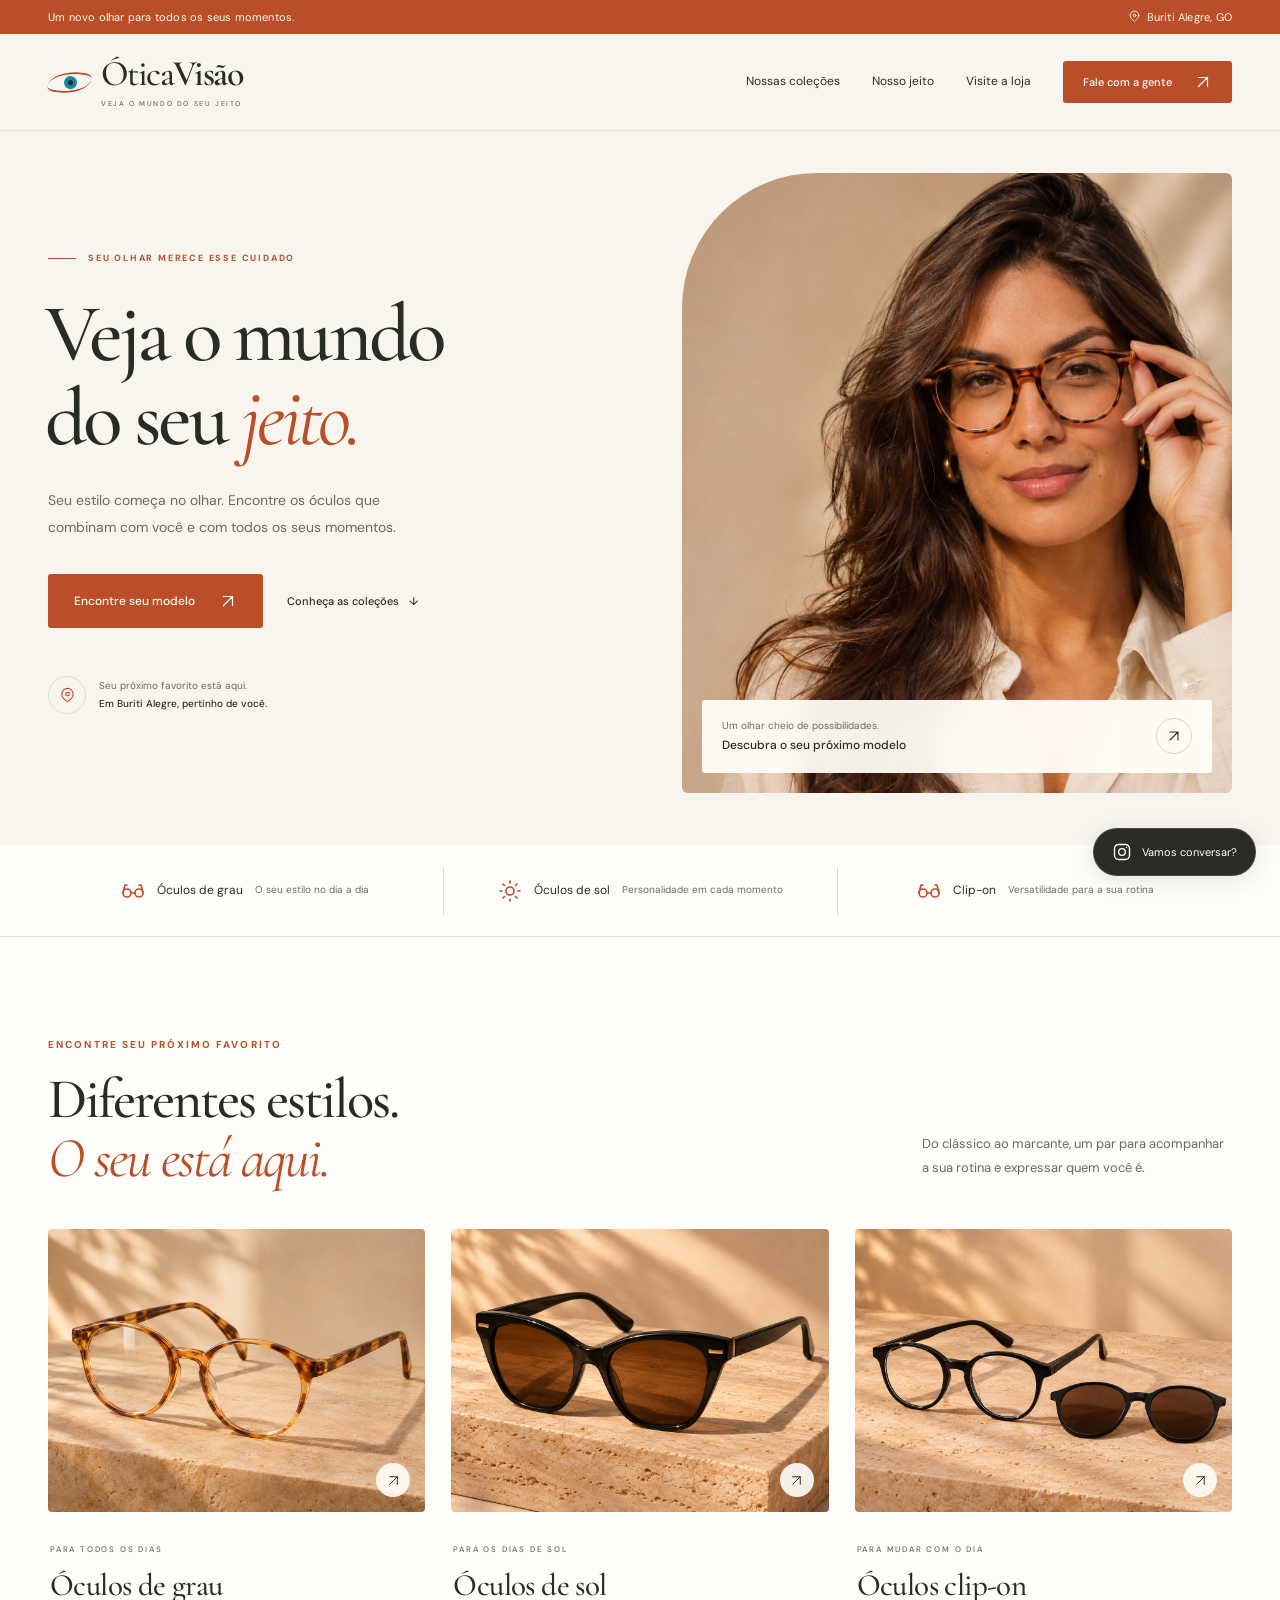
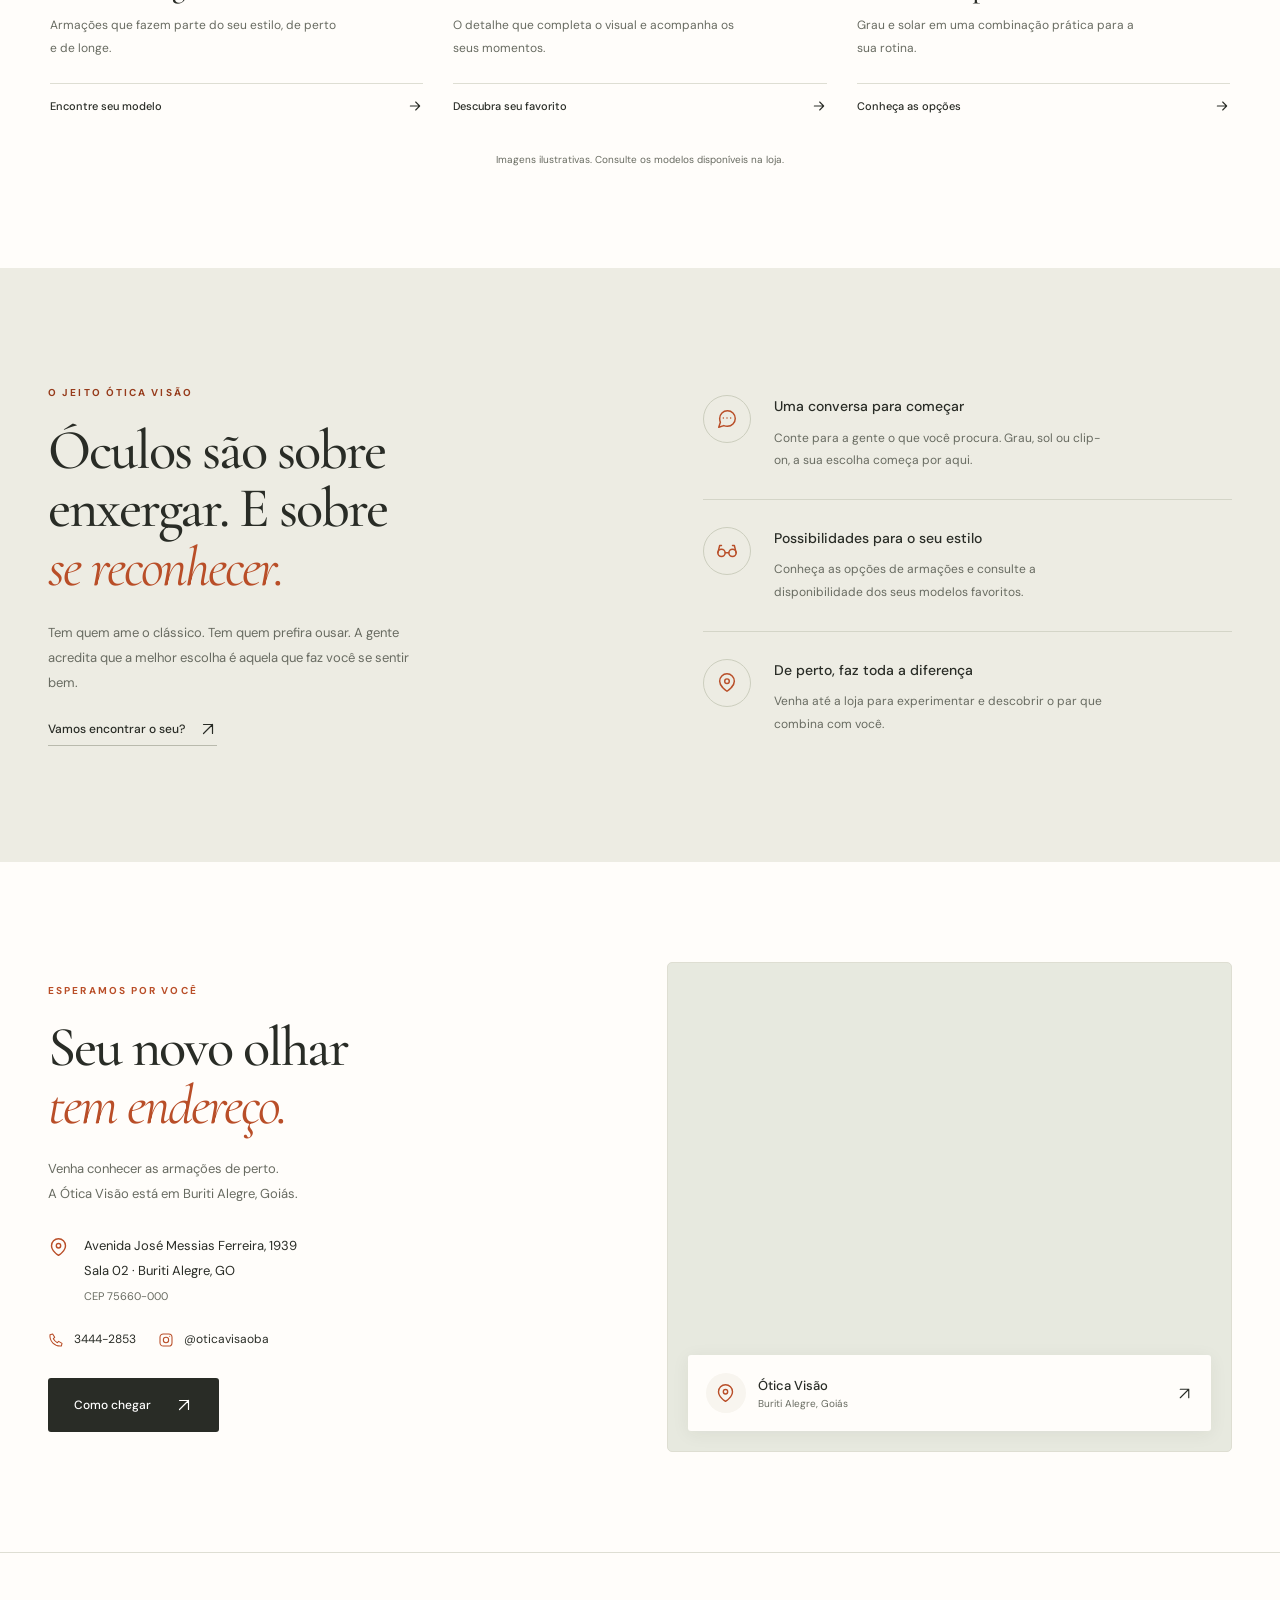
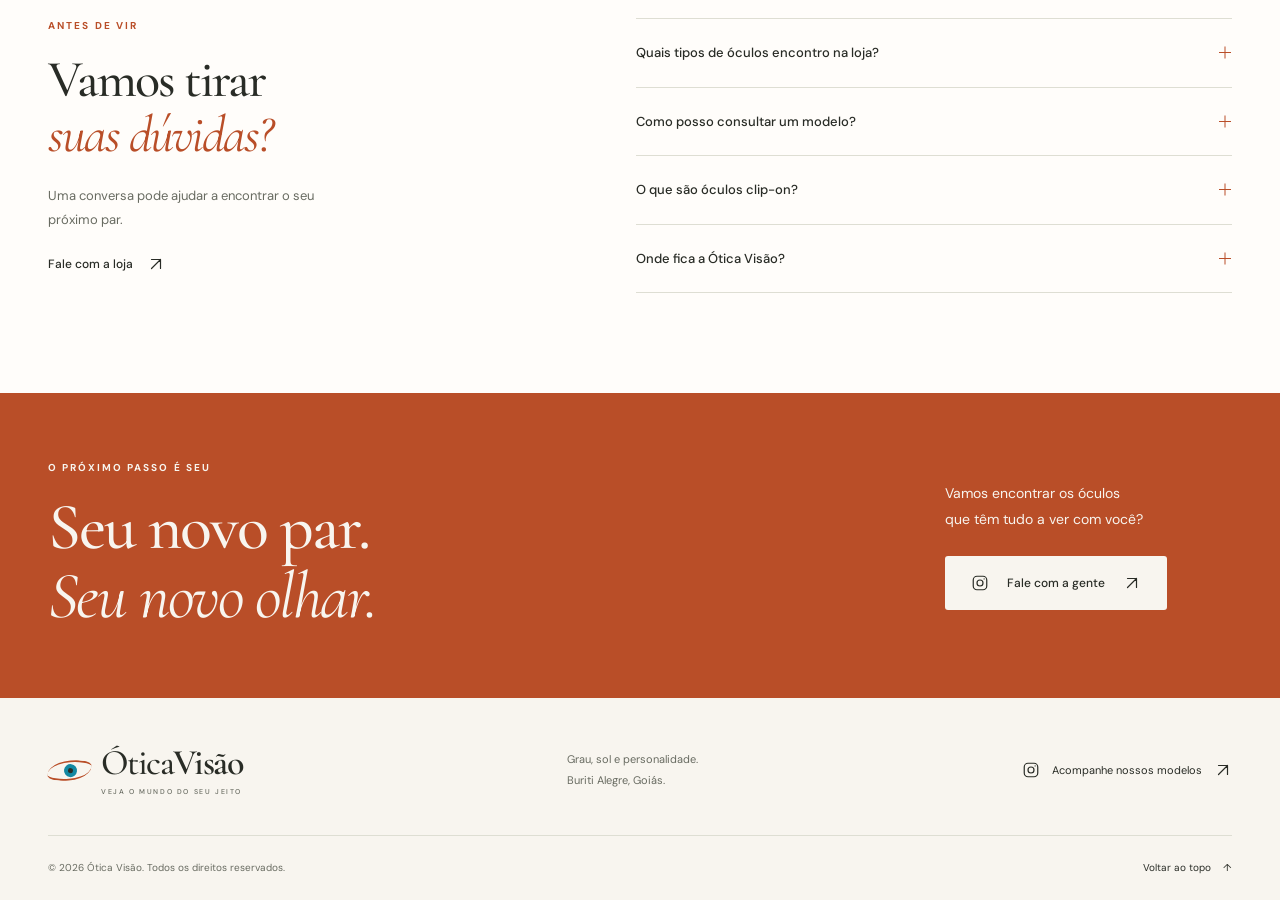
==== index.html @ 354619fa "first commit" ====
<!DOCTYPE html>
<html lang="pt-BR">
  <head>
    <meta charset="UTF-8" />
    <meta name="viewport" content="width=device-width, initial-scale=1.0" />
    <meta name="theme-color" content="#f8f5ef" />
    <title>Ótica Visão | Veja o mundo do seu jeito</title>
    <meta name="description" content="Encontre óculos de grau, solares e clip-on na Ótica Visão em Buriti Alegre, GO. Conheça nossas categorias, fale com a loja e venha escolher seu próximo modelo." />
    <meta property="og:title" content="Ótica Visão | Veja o mundo do seu jeito" />
    <meta property="og:description" content="Óculos de grau, solares e clip-on para expressar o seu estilo. Conheça a Ótica Visão em Buriti Alegre, GO." />
    <meta property="og:type" content="website" />
    <meta property="og:locale" content="pt_BR" />
    <link rel="preconnect" href="https://fonts.googleapis.com" />
    <link rel="preconnect" href="https://fonts.gstatic.com" crossorigin />
    <link href="https://fonts.googleapis.com/css2?family=Cormorant+Garamond:ital,wght@0,400;0,500;0,600;1,400;1,500&family=DM+Sans:wght@400;500;600;700&display=swap" rel="stylesheet" />
    <link rel="preload" as="image" href="assets/hero-vision.jpg" />
    <link rel="stylesheet" href="style.css" />
    <script src="script.js" defer></script>
  </head>
  <body>
    <a class="skip-link" href="#conteudo">Pular para o conteúdo</a>

    <svg class="icon-definitions" xmlns="http://www.w3.org/2000/svg" aria-hidden="true">
      <symbol id="icon-arrow" viewBox="0 0 24 24">
        <path d="M5 12h14m-6-6 6 6-6 6" />
      </symbol>
      <symbol id="icon-arrow-up" viewBox="0 0 24 24">
        <path d="M6 18 18 6M6 6h12v12" />
      </symbol>
      <symbol id="icon-instagram" viewBox="0 0 24 24">
        <rect x="3" y="3" width="18" height="18" rx="5" />
        <circle cx="12" cy="12" r="4" />
        <path d="M17.5 6.5h.01" />
      </symbol>
      <symbol id="icon-pin" viewBox="0 0 24 24">
        <path d="M20 10c0 6-8 11-8 11S4 16 4 10a8 8 0 1 1 16 0Z" />
        <circle cx="12" cy="10" r="2.5" />
      </symbol>
      <symbol id="icon-glasses" viewBox="0 0 24 24">
        <circle cx="6" cy="14" r="4" />
        <circle cx="18" cy="14" r="4" />
        <path d="M10 14h4M2 14l2-8h2m16 8-2-8h-2" />
      </symbol>
      <symbol id="icon-sun" viewBox="0 0 24 24">
        <circle cx="12" cy="12" r="4" />
        <path d="M12 2v2m0 16v2M2 12h2m16 0h2M5 5l1.5 1.5m11 11L19 19M5 19l1.5-1.5m11-11L19 5" />
      </symbol>
      <symbol id="icon-chat" viewBox="0 0 24 24">
        <path d="M21 11.5a8.5 8.5 0 0 1-8.5 8.5 10 10 0 0 1-4-.8L3 21l1.8-5.5a10 10 0 0 1-.8-4A8.5 8.5 0 0 1 12.5 3 8.5 8.5 0 0 1 21 11.5Z" />
        <path d="M8 11h.01M12 11h.01M16 11h.01" />
      </symbol>
      <symbol id="icon-phone" viewBox="0 0 24 24">
        <path d="m7 3 3 5-2 2a15 15 0 0 0 6 6l2-2 5 3-1 4C10 22 2 14 3 4l4-1Z" />
      </symbol>
    </svg>

    <div class="announcement">
      <div class="container announcement-inner">
        <span>Um novo olhar para todos os seus momentos.</span>
        <a href="#visite"><svg class="icon" aria-hidden="true"><use href="#icon-pin" /></svg> Buriti Alegre, GO</a>
      </div>
    </div>

    <header class="site-header">
      <div class="container header-inner">
        <a class="brand" href="#inicio" aria-label="Ótica Visão, início">
          <span class="brand-eye" aria-hidden="true"><span></span></span>
          <span class="brand-wordmark">Ótica<span>Visão</span><small>VEJA O MUNDO DO SEU JEITO</small></span>
        </a>
        <button class="menu-toggle" type="button" aria-controls="main-navigation" aria-expanded="false" aria-label="Abrir ou fechar menu">
          <span></span><span></span>
        </button>
        <nav id="main-navigation" class="main-navigation" aria-label="Navegação principal">
          <a href="#colecoes">Nossas coleções</a>
          <a href="#essencia">Nosso jeito</a>
          <a href="#visite">Visite a loja</a>
          <a class="button button-small" href="https://www.instagram.com/oticavisaoba/" target="_blank" rel="noopener noreferrer">
            Fale com a gente <svg class="icon" aria-hidden="true"><use href="#icon-arrow-up" /></svg>
          </a>
        </nav>
      </div>
    </header>

    <main id="conteudo">
      <section id="inicio" class="hero" aria-labelledby="hero-title">
        <div class="container hero-grid">
          <div class="hero-copy">
            <p class="eyebrow"><span></span> SEU OLHAR MERECE ESSE CUIDADO</p>
            <h1 id="hero-title">Veja o mundo<br />do seu <em>jeito.</em></h1>
            <p class="hero-description">Seu estilo começa no olhar. Encontre os óculos que combinam com você e com todos os seus momentos.</p>
            <div class="hero-actions">
              <a class="button" href="https://www.instagram.com/oticavisaoba/" target="_blank" rel="noopener noreferrer">
                Encontre seu modelo <svg class="icon" aria-hidden="true"><use href="#icon-arrow-up" /></svg>
              </a>
              <a class="text-link" href="#colecoes">Conheça as coleções <span aria-hidden="true">↓</span></a>
            </div>
            <div class="hero-location">
              <span class="location-icon"><svg class="icon" aria-hidden="true"><use href="#icon-pin" /></svg></span>
              <p>Seu próximo favorito está aqui.<br /><strong>Em Buriti Alegre, pertinho de você.</strong></p>
            </div>
          </div>
          <div class="hero-visual">
            <img class="hero-image" src="assets/hero-vision.jpg" width="1122" height="1402" alt="Mulher com armação de grau em tom tartaruga, em uma fotografia de campanha" fetchpriority="high" />
            <a class="hero-photo-link" href="#colecoes">
              <span>Um olhar cheio de possibilidades.<strong>Descubra o seu próximo modelo</strong></span>
              <span class="round-arrow"><svg class="icon" aria-hidden="true"><use href="#icon-arrow-up" /></svg></span>
            </a>
          </div>
        </div>
      </section>

      <div class="category-bar">
        <div class="container category-bar-inner">
          <a href="#grau"><svg class="icon" aria-hidden="true"><use href="#icon-glasses" /></svg><span>Óculos de grau</span><span class="category-bar-detail">O seu estilo no dia a dia</span></a>
          <a href="#sol"><svg class="icon" aria-hidden="true"><use href="#icon-sun" /></svg><span>Óculos de sol</span><span class="category-bar-detail">Personalidade em cada momento</span></a>
          <a href="#clip-on"><svg class="icon" aria-hidden="true"><use href="#icon-glasses" /></svg><span>Clip-on</span><span class="category-bar-detail">Versatilidade para a sua rotina</span></a>
        </div>
      </div>

      <section id="colecoes" class="collections section-spacing" aria-labelledby="collections-title">
        <div class="container">
          <div class="section-heading">
            <div>
              <p class="eyebrow">ENCONTRE SEU PRÓXIMO FAVORITO</p>
              <h2 id="collections-title">Diferentes estilos.<br /><em>O seu está aqui.</em></h2>
            </div>
            <p>Do clássico ao marcante, um par para acompanhar a sua rotina e expressar quem você é.</p>
          </div>
          <div class="collection-grid">
            <article id="grau" class="collection-card">
              <a href="https://www.instagram.com/oticavisaoba/" target="_blank" rel="noopener noreferrer" aria-label="Consultar modelos de óculos de grau no Instagram">
                <div class="collection-image"><img src="assets/oculos-grau.jpg" width="1200" height="900" alt="Óculos de grau com armação arredondada em acetato mel sobre superfície bege" loading="lazy" /><span class="collection-arrow"><svg class="icon" aria-hidden="true"><use href="#icon-arrow-up" /></svg></span></div>
                <div class="collection-info"><span class="collection-kicker">PARA TODOS OS DIAS</span><h3>Óculos de grau</h3><p>Armações que fazem parte do seu estilo, de perto e de longe.</p><span class="collection-cta">Encontre seu modelo <svg class="icon" aria-hidden="true"><use href="#icon-arrow" /></svg></span></div>
              </a>
            </article>
            <article id="sol" class="collection-card">
              <a href="https://www.instagram.com/oticavisaoba/" target="_blank" rel="noopener noreferrer" aria-label="Consultar modelos de óculos de sol no Instagram">
                <div class="collection-image"><img src="assets/oculos-sol.jpg" width="1200" height="900" alt="Óculos de sol pretos com lentes marrons sobre uma base de pedra clara" loading="lazy" /><span class="collection-arrow"><svg class="icon" aria-hidden="true"><use href="#icon-arrow-up" /></svg></span></div>
                <div class="collection-info"><span class="collection-kicker">PARA OS DIAS DE SOL</span><h3>Óculos de sol</h3><p>O detalhe que completa o visual e acompanha os seus momentos.</p><span class="collection-cta">Descubra seu favorito <svg class="icon" aria-hidden="true"><use href="#icon-arrow" /></svg></span></div>
              </a>
            </article>
            <article id="clip-on" class="collection-card">
              <a href="https://www.instagram.com/oticavisaoba/" target="_blank" rel="noopener noreferrer" aria-label="Consultar modelos de óculos clip-on no Instagram">
                <div class="collection-image"><img src="assets/oculos-clip-on.jpg" width="1200" height="900" alt="Armação de grau preta com acessório solar clip-on ao lado sobre uma base bege" loading="lazy" /><span class="collection-arrow"><svg class="icon" aria-hidden="true"><use href="#icon-arrow-up" /></svg></span></div>
                <div class="collection-info"><span class="collection-kicker">PARA MUDAR COM O DIA</span><h3>Óculos clip-on</h3><p>Grau e solar em uma combinação prática para a sua rotina.</p><span class="collection-cta">Conheça as opções <svg class="icon" aria-hidden="true"><use href="#icon-arrow" /></svg></span></div>
              </a>
            </article>
          </div>
          <p class="image-note">Imagens ilustrativas. Consulte os modelos disponíveis na loja.</p>
        </div>
      </section>

      <section id="essencia" class="essence section-spacing" aria-labelledby="essence-title">
        <div class="container essence-grid">
          <div class="essence-copy">
            <p class="eyebrow">O JEITO ÓTICA VISÃO</p>
            <h2 id="essence-title">Óculos são sobre<br />enxergar. E sobre<br /><em>se reconhecer.</em></h2>
            <p>Tem quem ame o clássico. Tem quem prefira ousar. A gente acredita que a melhor escolha é aquela que faz você se sentir bem.</p>
            <a class="text-link" href="https://www.instagram.com/oticavisaoba/" target="_blank" rel="noopener noreferrer">Vamos encontrar o seu? <svg class="icon" aria-hidden="true"><use href="#icon-arrow-up" /></svg></a>
          </div>
          <div class="journey-list">
            <div class="journey-item"><span class="journey-icon"><svg class="icon" aria-hidden="true"><use href="#icon-chat" /></svg></span><div><h3>Uma conversa para começar</h3><p>Conte para a gente o que você procura. Grau, sol ou clip-on, a sua escolha começa por aqui.</p></div></div>
            <div class="journey-item"><span class="journey-icon"><svg class="icon" aria-hidden="true"><use href="#icon-glasses" /></svg></span><div><h3>Possibilidades para o seu estilo</h3><p>Conheça as opções de armações e consulte a disponibilidade dos seus modelos favoritos.</p></div></div>
            <div class="journey-item"><span class="journey-icon"><svg class="icon" aria-hidden="true"><use href="#icon-pin" /></svg></span><div><h3>De perto, faz toda a diferença</h3><p>Venha até a loja para experimentar e descobrir o par que combina com você.</p></div></div>
          </div>
        </div>
      </section>

      <section id="visite" class="visit section-spacing" aria-labelledby="visit-title">
        <div class="container visit-grid">
          <div class="visit-copy">
            <p class="eyebrow">ESPERAMOS POR VOCÊ</p>
            <h2 id="visit-title">Seu novo olhar<br /><em>tem endereço.</em></h2>
            <p>Venha conhecer as armações de perto.<br />A Ótica Visão está em Buriti Alegre, Goiás.</p>
            <address>
              <svg class="icon" aria-hidden="true"><use href="#icon-pin" /></svg>
              <span>Avenida José Messias Ferreira, 1939<br />Sala 02 · Buriti Alegre, GO<br /><span class="postal-code">CEP 75660-000</span></span>
            </address>
            <div class="visit-contacts">
              <p><svg class="icon" aria-hidden="true"><use href="#icon-phone" /></svg><span>3444-2853</span></p>
              <a href="https://www.instagram.com/oticavisaoba/" target="_blank" rel="noopener noreferrer"><svg class="icon" aria-hidden="true"><use href="#icon-instagram" /></svg><span>@oticavisaoba</span></a>
            </div>
            <a class="button button-dark" href="https://www.google.com/maps/dir/?api=1&destination=Avenida%20Jos%C3%A9%20Messias%20Ferreira%2C%201939%2C%20Buriti%20Alegre%2C%20GO" target="_blank" rel="noopener noreferrer">Como chegar <svg class="icon" aria-hidden="true"><use href="#icon-arrow-up" /></svg></a>
          </div>
          <div class="visit-map">
            <iframe title="Mapa do endereço da Ótica Visão em Buriti Alegre" src="https://maps.google.com/maps?q=Avenida%20Jos%C3%A9%20Messias%20Ferreira%2C%201939%2C%20Buriti%20Alegre%2C%20GO&amp;z=16&amp;output=embed" width="600" height="540" loading="lazy" referrerpolicy="no-referrer-when-downgrade" allowfullscreen></iframe>
            <a class="map-address" href="https://www.google.com/maps/search/?api=1&query=Avenida%20Jos%C3%A9%20Messias%20Ferreira%2C%201939%2C%20Buriti%20Alegre%2C%20GO" target="_blank" rel="noopener noreferrer"><span class="map-pin"><svg class="icon" aria-hidden="true"><use href="#icon-pin" /></svg></span><span><strong>Ótica Visão</strong>Buriti Alegre, Goiás</span><svg class="icon" aria-hidden="true"><use href="#icon-arrow-up" /></svg></a>
          </div>
        </div>
      </section>

      <section class="faq section-spacing" aria-labelledby="faq-title">
        <div class="container faq-grid">
          <div><p class="eyebrow">ANTES DE VIR</p><h2 id="faq-title">Vamos tirar<br /><em>suas dúvidas?</em></h2><p>Uma conversa pode ajudar a encontrar o seu próximo par.</p><a class="text-link" href="https://www.instagram.com/oticavisaoba/" target="_blank" rel="noopener noreferrer">Fale com a loja <svg class="icon" aria-hidden="true"><use href="#icon-arrow-up" /></svg></a></div>
          <div class="faq-list">
            <details class="faq-item"><summary>Quais tipos de óculos encontro na loja?<span class="faq-plus" aria-hidden="true"></span></summary><p>Você encontra opções de óculos de grau, óculos de sol e modelos clip-on. Fale com a gente pelo Instagram para consultar as armações disponíveis.</p></details>
            <details class="faq-item"><summary>Como posso consultar um modelo?<span class="faq-plus" aria-hidden="true"></span></summary><p>Acesse nosso Instagram, @oticavisaoba, e envie uma mensagem com o estilo que você procura. Por lá, você pode consultar os modelos, os valores e a disponibilidade.</p></details>
            <details class="faq-item"><summary>O que são óculos clip-on?<span class="faq-plus" aria-hidden="true"></span></summary><p>São armações de grau com um acessório de lentes solares que se encaixa na frente. Assim, você pode alternar entre as duas opções na mesma armação.</p></details>
            <details class="faq-item"><summary>Onde fica a Ótica Visão?<span class="faq-plus" aria-hidden="true"></span></summary><p>Estamos na Avenida José Messias Ferreira, 1939, Sala 02, em Buriti Alegre, Goiás. Use o botão “Como chegar” para abrir a rota e confirme o horário de atendimento com a loja antes da visita.</p></details>
          </div>
        </div>
      </section>

      <section class="final-cta" aria-labelledby="final-title">
        <div class="container final-cta-inner"><div><p class="eyebrow">O PRÓXIMO PASSO É SEU</p><h2 id="final-title">Seu novo par.<br /><em>Seu novo olhar.</em></h2></div><div class="final-cta-action"><p>Vamos encontrar os óculos<br />que têm tudo a ver com você?</p><a class="button button-light" href="https://www.instagram.com/oticavisaoba/" target="_blank" rel="noopener noreferrer"><svg class="icon" aria-hidden="true"><use href="#icon-instagram" /></svg> Fale com a gente <svg class="icon" aria-hidden="true"><use href="#icon-arrow-up" /></svg></a></div></div>
      </section>
    </main>

    <footer class="site-footer">
      <div class="container footer-main">
        <a class="brand" href="#inicio" aria-label="Ótica Visão, voltar ao início"><span class="brand-eye" aria-hidden="true"><span></span></span><span class="brand-wordmark">Ótica<span>Visão</span><small>VEJA O MUNDO DO SEU JEITO</small></span></a>
        <p>Grau, sol e personalidade.<br />Buriti Alegre, Goiás.</p>
        <a class="footer-instagram" href="https://www.instagram.com/oticavisaoba/" target="_blank" rel="noopener noreferrer"><svg class="icon" aria-hidden="true"><use href="#icon-instagram" /></svg> Acompanhe nossos modelos <svg class="icon" aria-hidden="true"><use href="#icon-arrow-up" /></svg></a>
      </div>
      <div class="container footer-bottom"><p>© <span id="current-year">2026</span> Ótica Visão. Todos os direitos reservados.</p><a href="#inicio">Voltar ao topo <span aria-hidden="true">↑</span></a></div>
    </footer>

    <a class="floating-contact" href="https://www.instagram.com/oticavisaoba/" target="_blank" rel="noopener noreferrer" aria-label="Falar com a Ótica Visão pelo Instagram"><svg class="icon" aria-hidden="true"><use href="#icon-instagram" /></svg><span>Vamos conversar?</span></a>
  </body>
</html>
---- style.css ----
:root {
  --cream: #f8f5ef;
  --paper: #fffdfa;
  --ink: #292c26;
  --muted: #686b61;
  --orange: #b94e28;
  --orange-dark: #963b1b;
  --line: #deded3;
  --serif: "Cormorant Garamond", Georgia, serif;
  --sans: "DM Sans", Arial, sans-serif;
}

* {
  box-sizing: border-box;
}

html {
  scroll-behavior: smooth;
  scroll-padding-top: 115px;
}

body {
  margin: 0;
  background: var(--paper);
  color: var(--ink);
  font-family: var(--sans);
  font-size: 15px;
  line-height: 1.65;
  -webkit-font-smoothing: antialiased;
}

a {
  color: inherit;
  text-decoration: none;
}

button {
  font: inherit;
}

img {
  display: block;
  width: 100%;
  height: auto;
}

svg {
  flex-shrink: 0;
}

button, a {
  -webkit-tap-highlight-color: transparent;
}

button, summary {
  cursor: pointer;
}

button, iframe {
  border: 0;
}

h1, h2, h3, p {
  margin: 0;
}

h1, h2 {
  font-family: var(--serif);
  font-weight: 500;
  letter-spacing: -2px;
  line-height: 1.04;
}

h1 em, h2 em {
  color: var(--orange);
  font-weight: 400;
}

h2 {
  font-size: clamp(44px, 4.4vw, 60px);
}

p {
  color: var(--muted);
}

::selection {
  background: #f1d2bd;
  color: var(--ink);
}

:focus-visible {
  outline: 3px solid var(--orange);
  outline-offset: 5px;
}

[hidden] {
  display: none !important;
}

.container {
  width: min(1240px, calc(100% - 96px));
  margin-inline: auto;
}

.section-spacing {
  padding-block: 100px;
}

.icon-definitions {
  position: absolute;
  width: 0;
  height: 0;
  overflow: hidden;
}

.icon {
  width: 21px;
  height: 21px;
  fill: none;
  stroke: currentColor;
  stroke-width: 1.6;
  stroke-linecap: round;
  stroke-linejoin: round;
}

.eyebrow {
  color: var(--orange);
  font-size: 10px;
  font-weight: 700;
  line-height: 1.5;
  letter-spacing: 2.1px;
}

.skip-link {
  position: fixed;
  z-index: 100;
  top: 12px;
  left: 12px;
  padding: 12px 20px;
  background: var(--paper);
  transform: translateY(-150%);
}

.skip-link:focus {
  transform: translateY(0);
}

.announcement {
  background: var(--orange);
  color: #fff9f1;
  font-size: 11px;
  letter-spacing: .2px;
}

.announcement-inner {
  min-height: 34px;
  display: flex;
  align-items: center;
  justify-content: space-between;
  gap: 16px;
}

.announcement a {
  display: flex;
  align-items: center;
  gap: 6px;
}

.announcement .icon {
  width: 13px;
  height: 13px;
}

.announcement a:focus-visible {
  outline-color: var(--cream);
}

.site-header {
  position: sticky;
  top: 0;
  z-index: 30;
  background: var(--cream);
  border-bottom: 1px solid #e6e3da;
}

.header-inner {
  height: 96px;
  display: flex;
  align-items: center;
  justify-content: space-between;
  gap: 24px;
}

.brand {
  display: inline-flex;
  align-items: center;
  gap: 10px;
  flex-shrink: 0;
}

.brand-wordmark {
  position: relative;
  font-family: var(--serif);
  font-size: 36px;
  font-weight: 500;
  line-height: .95;
  letter-spacing: -1.6px;
}

.brand-wordmark > span {
  font-weight: 600;
}

.brand-wordmark small {
  display: block;
  margin-top: 8px;
  color: var(--muted);
  font-family: var(--sans);
  font-size: 7px;
  font-weight: 500;
  line-height: 1;
  letter-spacing: 1.6px;
}

.brand-eye {
  position: relative;
  display: block;
  width: 43px;
  height: 23px;
  border-top: 2px solid var(--orange);
  border-bottom: 2px solid var(--orange);
  border-radius: 80% 20% 80% 20%;
  transform: rotate(7deg);
}

.brand-eye > span {
  position: absolute;
  width: 13px;
  height: 13px;
  top: 3px;
  left: 16px;
  border: 4px solid #1488a2;
  border-radius: 50%;
  background: var(--ink);
}

.main-navigation {
  display: flex;
  align-items: center;
  gap: 32px;
  font-size: 12px;
}

.main-navigation > a:not(.button) {
  position: relative;
  padding-block: 12px;
}

.main-navigation > a:not(.button)::after {
  position: absolute;
  bottom: 6px;
  left: 0;
  width: 0;
  height: 1px;
  background: var(--orange);
  content: "";
  transition: width .2s;
}

.main-navigation > a:not(.button):hover::after {
  width: 100%;
}

.button {
  min-height: 54px;
  display: inline-flex;
  justify-content: center;
  align-items: center;
  gap: 24px;
  padding: 15px 25px;
  border: 1px solid transparent;
  border-radius: 3px;
  background: var(--orange);
  color: white;
  font-size: 12px;
  font-weight: 500;
  line-height: 1.5;
  transition: background .2s, transform .2s;
}

.button:hover {
  background: var(--orange-dark);
  transform: translateY(-2px);
}

.button .icon {
  width: 18px;
  height: 18px;
}

.button-small {
  min-height: 42px;
  padding: 10px 19px;
  gap: 22px;
  font-size: 11px;
}

.button-dark {
  background: var(--ink);
}

.button-dark:hover {
  background: #414638;
}

.button-light {
  background: var(--cream);
  color: var(--ink);
}

.button-light:hover {
  background: #ebe5d9;
}

.menu-toggle {
  display: none;
}

.text-link {
  display: inline-flex;
  align-items: center;
  gap: 14px;
  color: var(--ink);
  font-size: 12px;
  font-weight: 500;
  line-height: 1.5;
}

.text-link:hover {
  color: var(--orange);
}

.text-link .icon {
  width: 18px;
  height: 18px;
}

.hero {
  padding-block: 42px 52px;
  background: var(--cream);
}

.hero-grid {
  display: grid;
  grid-template-columns: 1.05fr 1fr;
  gap: 56px;
  align-items: center;
}

.hero-copy {
  padding-block: 20px;
}

.hero .eyebrow {
  display: flex;
  align-items: center;
  gap: 12px;
  margin-bottom: 28px;
  font-size: 9px;
  letter-spacing: 1.8px;
}

.hero .eyebrow > span {
  width: 28px;
  height: 1px;
  background: var(--orange);
}

.hero h1 {
  margin-left: -3px;
  font-size: clamp(64px, 6.4vw, 91px);
  letter-spacing: -3.7px;
  line-height: 1.02;
}

.hero-description {
  max-width: 380px;
  margin-top: 27px;
  font-size: 14px;
  line-height: 1.9;
}

.hero-actions {
  display: flex;
  flex-wrap: wrap;
  align-items: center;
  gap: 24px;
  margin-top: 34px;
}

.hero-actions .text-link {
  gap: 10px;
  font-size: 11px;
}

.hero-location {
  display: flex;
  align-items: center;
  gap: 13px;
  margin-top: 48px;
}

.location-icon {
  display: flex;
  align-items: center;
  justify-content: center;
  width: 38px;
  height: 38px;
  border: 1px solid var(--line);
  border-radius: 50%;
  color: var(--orange);
}

.location-icon .icon {
  width: 17px;
  height: 17px;
}

.hero-location p {
  font-size: 10px;
  line-height: 1.85;
}

.hero-location strong {
  color: var(--ink);
  font-weight: 500;
}

.hero-visual {
  position: relative;
  align-self: stretch;
  min-width: 0;
  max-height: 620px;
}

.hero-image {
  width: 100%;
  height: 100%;
  min-height: 500px;
  max-height: 620px;
  object-fit: cover;
  object-position: center 44%;
  border-radius: 135px 6px 6px 6px;
}

.hero-photo-link {
  position: absolute;
  right: 20px;
  bottom: 20px;
  left: 20px;
  display: flex;
  align-items: center;
  justify-content: space-between;
  gap: 16px;
  padding: 18px 20px;
  background: rgba(255, 253, 247, .94);
  border-radius: 3px;
  backdrop-filter: blur(10px);
}

.hero-photo-link > span:first-child {
  color: var(--muted);
  font-size: 10px;
  line-height: 1.6;
}

.hero-photo-link strong {
  display: block;
  margin-top: 2px;
  color: var(--ink);
  font-size: 12px;
  font-weight: 500;
}

.round-arrow {
  display: inline-flex;
  align-items: center;
  justify-content: center;
  width: 36px;
  height: 36px;
  border: 1px solid #d3d3c7;
  border-radius: 50%;
}

.hero-photo-link:hover .round-arrow {
  background: var(--orange);
  border-color: var(--orange);
  color: white;
}

.round-arrow .icon {
  width: 16px;
  height: 16px;
}

.category-bar {
  background: var(--paper);
  border-bottom: 1px solid var(--line);
}

.category-bar-inner {
  min-height: 91px;
  display: grid;
  grid-template-columns: repeat(3, 1fr);
  align-items: center;
}

.category-bar a {
  display: flex;
  align-items: center;
  gap: 12px;
  justify-content: center;
  padding: 12px 8px;
  font-size: 12px;
}

.category-bar a + a {
  border-left: 1px solid var(--line);
}

.category-bar .icon {
  width: 24px;
  height: 24px;
  color: var(--orange);
}

.category-bar-detail {
  color: var(--muted);
  font-size: 10px;
}

.category-bar a:hover {
  color: var(--orange);
}

.section-heading {
  display: flex;
  align-items: flex-end;
  justify-content: space-between;
  gap: 48px;
  margin-bottom: 42px;
}

.section-heading .eyebrow {
  margin-bottom: 18px;
}

.section-heading > p {
  max-width: 310px;
  margin-bottom: 6px;
  font-size: 13px;
  line-height: 1.9;
}

.collection-grid {
  display: grid;
  grid-template-columns: repeat(3, 1fr);
  gap: 26px;
}

.collection-card {
  min-width: 0;
  scroll-margin-top: 130px;
}

.collection-card > a {
  display: block;
}

.collection-image {
  position: relative;
  overflow: hidden;
  background: #e8dfd0;
  border-radius: 4px;
}

.collection-image img {
  aspect-ratio: 4 / 3;
  object-fit: cover;
  transition: transform .45s;
}

.collection-card:hover .collection-image img {
  transform: scale(1.035);
}

.collection-arrow {
  position: absolute;
  right: 15px;
  bottom: 15px;
  width: 34px;
  height: 34px;
  display: flex;
  align-items: center;
  justify-content: center;
  background: rgba(255, 253, 247, .91);
  border-radius: 50%;
}

.collection-arrow .icon {
  width: 15px;
  height: 15px;
}

.collection-info {
  padding: 23px 2px 0;
}

.collection-kicker {
  color: var(--muted);
  font-size: 8px;
  font-weight: 500;
  letter-spacing: 1.8px;
}

.collection-info h3 {
  margin-top: 5px;
  font-family: var(--serif);
  font-size: 31px;
  font-weight: 500;
  line-height: 1.3;
  letter-spacing: -.6px;
}

.collection-info p {
  max-width: 290px;
  margin-top: 9px;
  font-size: 12px;
  line-height: 1.9;
}

.collection-cta {
  display: flex;
  align-items: center;
  justify-content: space-between;
  gap: 12px;
  margin-top: 23px;
  padding-block: 13px;
  border-top: 1px solid var(--line);
  font-size: 11px;
  font-weight: 500;
}

.collection-cta .icon {
  width: 16px;
  height: 16px;
}

.collection-card:hover .collection-cta {
  color: var(--orange);
}

.image-note {
  margin-top: 24px;
  text-align: center;
  font-size: 10px;
}

.essence {
  background: #edece3;
}

.essence-grid {
  display: grid;
  grid-template-columns: 1.05fr 1fr;
  gap: 100px;
  align-items: center;
}

.essence-copy .eyebrow {
  color: var(--orange-dark);
  margin-bottom: 21px;
}

.essence-copy > p:not(.eyebrow) {
  max-width: 375px;
  margin-top: 25px;
  font-size: 13px;
  line-height: 1.9;
}

.essence-copy .text-link {
  margin-top: 25px;
  padding-bottom: 7px;
  border-bottom: 1px solid #b9baad;
}

.journey-item {
  display: flex;
  gap: 23px;
  padding-block: 27px;
}

.journey-item + .journey-item {
  border-top: 1px solid #d4d5c8;
}

.journey-icon {
  display: flex;
  justify-content: center;
  align-items: center;
  flex-shrink: 0;
  width: 48px;
  height: 48px;
  border: 1px solid #cccebe;
  border-radius: 50%;
  color: var(--orange);
}

.journey-icon .icon {
  width: 22px;
  height: 22px;
}

.journey-item h3 {
  margin-bottom: 8px;
  font-size: 14px;
  font-weight: 500;
}

.journey-item p {
  max-width: 330px;
  font-size: 12px;
  line-height: 1.9;
}

.visit-grid {
  display: grid;
  grid-template-columns: 1fr 1.05fr;
  gap: 80px;
  align-items: center;
}

.visit-copy .eyebrow {
  margin-bottom: 20px;
}

.visit-copy > p:not(.eyebrow) {
  margin-top: 22px;
  font-size: 13px;
  line-height: 1.9;
}

.visit-copy address {
  display: flex;
  gap: 15px;
  margin-top: 28px;
  font-size: 13px;
  font-style: normal;
  line-height: 1.9;
}

.visit-copy address > .icon {
  margin-top: 3px;
  color: var(--orange);
}

.postal-code {
  color: var(--muted);
  font-size: 11px;
}

.visit-contacts {
  display: flex;
  flex-wrap: wrap;
  align-items: center;
  gap: 22px;
  margin-block: 22px 28px;
}

.visit-contacts > * {
  display: flex;
  align-items: center;
  gap: 10px;
  color: var(--ink);
  font-size: 12px;
}

.visit-contacts .icon {
  width: 16px;
  height: 16px;
  color: var(--orange);
}

.visit-contacts a:hover {
  color: var(--orange);
}

.visit-copy .button {
  min-width: 169px;
}

.visit-map {
  position: relative;
  height: 490px;
  overflow: hidden;
  border: 1px solid #deded2;
  border-radius: 5px;
  background: #e7e9df;
}

.visit-map iframe {
  display: block;
  width: 100%;
  height: 100%;
  filter: saturate(.65);
}

.map-address {
  position: absolute;
  right: 20px;
  bottom: 20px;
  left: 20px;
  display: flex;
  align-items: center;
  gap: 12px;
  padding: 18px;
  background: var(--paper);
  border-radius: 3px;
  box-shadow: 0 3px 18px #292c2610;
}

.map-pin {
  width: 40px;
  height: 40px;
  display: flex;
  align-items: center;
  justify-content: center;
  color: var(--orange);
  background: var(--cream);
  border-radius: 50%;
}

.map-address > span:nth-child(2) {
  flex: 1;
  color: var(--muted);
  font-size: 10px;
}

.map-address strong {
  display: block;
  color: var(--ink);
  font-size: 13px;
  font-weight: 500;
}

.map-address > .icon {
  width: 17px;
  height: 17px;
}

.faq {
  padding-top: 65px;
  border-top: 1px solid var(--line);
}

.faq-grid {
  display: grid;
  grid-template-columns: .9fr 1.1fr;
  gap: 100px;
}

.faq .eyebrow {
  margin-bottom: 20px;
}

.faq h2 {
  font-size: 52px;
}

.faq h2 + p {
  max-width: 290px;
  margin-top: 22px;
  font-size: 13px;
  line-height: 1.9;
}

.faq .text-link {
  margin-top: 22px;
}

.faq-item {
  border-bottom: 1px solid var(--line);
}

.faq-item:first-child {
  border-top: 1px solid var(--line);
}

.faq-item summary {
  display: flex;
  align-items: center;
  justify-content: space-between;
  gap: 24px;
  padding-block: 24px;
  list-style: none;
  font-size: 13px;
  font-weight: 500;
  line-height: 1.5;
}

.faq-item summary::-webkit-details-marker {
  display: none;
}

.faq-plus {
  position: relative;
  flex-shrink: 0;
  width: 14px;
  height: 14px;
}

.faq-plus::before, .faq-plus::after {
  position: absolute;
  top: 6px;
  left: 1px;
  width: 12px;
  height: 1px;
  background: var(--orange);
  content: "";
}

.faq-plus::after {
  transform: rotate(90deg);
  transition: transform .2s;
}

.faq-item[open] .faq-plus::after {
  transform: rotate(0);
}

.faq-item > p {
  padding: 0 28px 23px 0;
  font-size: 12px;
  line-height: 1.9;
}

.final-cta {
  background: var(--orange);
  padding-block: 67px;
  color: var(--cream);
}

.final-cta-inner {
  display: flex;
  align-items: center;
  justify-content: space-between;
  gap: 40px;
}

.final-cta .eyebrow {
  margin-bottom: 18px;
  color: var(--cream);
}

.final-cta h2 {
  font-size: 66px;
}

.final-cta h2 em {
  color: var(--cream);
}

.final-cta-action {
  padding-right: 65px;
}

.final-cta-action p {
  margin-bottom: 24px;
  color: var(--cream);
  font-size: 14px;
  line-height: 1.8;
}

.final-cta .button {
  gap: 18px;
}

.final-cta .button:focus-visible {
  outline-color: var(--cream);
}

.site-footer {
  padding-top: 48px;
  background: var(--cream);
}

.footer-main {
  display: flex;
  align-items: center;
  justify-content: space-between;
  gap: 36px;
  padding-bottom: 40px;
}

.footer-main > p {
  font-size: 11px;
  line-height: 1.9;
}

.footer-instagram {
  display: flex;
  align-items: center;
  gap: 12px;
  font-size: 11px;
}

.footer-instagram .icon {
  width: 18px;
  height: 18px;
}

.footer-instagram:hover {
  color: var(--orange);
}

.footer-bottom {
  display: flex;
  align-items: center;
  justify-content: space-between;
  gap: 20px;
  min-height: 65px;
  border-top: 1px solid var(--line);
  font-size: 10px;
}

.footer-bottom a {
  display: flex;
  align-items: center;
  gap: 12px;
}

.floating-contact {
  position: fixed;
  right: 24px;
  bottom: 24px;
  z-index: 25;
  display: flex;
  align-items: center;
  gap: 10px;
  min-height: 48px;
  padding: 12px 18px;
  background: var(--ink);
  border: 1px solid #ffffff20;
  border-radius: 30px;
  box-shadow: 0 4px 20px #292c2620;
  color: white;
  font-size: 11px;
  transition: background .2s, transform .2s;
}

.floating-contact .icon {
  width: 20px;
  height: 20px;
}

.floating-contact:hover {
  background: var(--orange-dark);
  transform: translateY(-2px);
}

@media (min-width: 1500px) {
  .hero {
    padding-block: 50px 60px;
  }
}

@media (max-width: 1150px) {
  .container {
    width: calc(100% - 64px);
  }

  .main-navigation {
    gap: 22px;
  }

  .hero-grid {
    gap: 32px;
  }

  .hero h1 {
    font-size: 74px;
  }

  .hero-actions {
    gap: 20px;
  }

  .hero-actions .text-link {
    font-size: 10px;
  }

  .hero .button {
    gap: 14px;
    padding-inline: 20px;
  }

  .hero-image {
    min-height: 520px;
    border-top-left-radius: 110px;
  }

  .category-bar-detail {
    display: none;
  }

  .essence-grid, .faq-grid {
    gap: 70px;
  }

  .visit-grid {
    gap: 50px;
  }

  .collection-grid {
    gap: 20px;
  }

  .section-spacing {
    padding-block: 80px;
  }

  .visit-map {
    height: 470px;
  }
}

@media (max-width: 820px) {
  html {
    scroll-padding-top: 94px;
  }

  .container {
    width: calc(100% - 48px);
  }

  .header-inner {
    height: 82px;
  }

  .brand-wordmark {
    font-size: 32px;
  }

  .brand-wordmark small {
    font-size: 6px;
    letter-spacing: 1.4px;
  }

  .brand-eye {
    width: 37px;
    height: 21px;
  }

  .brand-eye > span {
    top: 2px;
    left: 13px;
  }

  .menu-toggle {
    display: flex;
    flex-direction: column;
    justify-content: center;
    align-items: center;
    gap: 6px;
    width: 44px;
    height: 44px;
    padding: 10px;
    background: transparent;
  }

  .menu-toggle > span {
    width: 23px;
    height: 1px;
    background: var(--ink);
    transition: transform .2s;
  }

  .menu-toggle[aria-expanded="true"] > span:first-child {
    transform: translateY(3.5px) rotate(45deg);
  }

  .menu-toggle[aria-expanded="true"] > span:last-child {
    transform: translateY(-3.5px) rotate(-45deg);
  }

  .main-navigation {
    position: absolute;
    top: 100%;
    left: 0;
    right: 0;
    display: none;
    flex-direction: column;
    align-items: stretch;
    gap: 8px;
    padding: 18px 24px 26px;
    background: var(--cream);
    border-bottom: 1px solid var(--line);
    box-shadow: 0 15px 20px #292c2608;
  }

  .main-navigation.is-open {
    display: flex;
  }

  .main-navigation > a:not(.button) {
    padding-block: 10px;
  }

  .main-navigation .button {
    margin-top: 8px;
  }

  .hero {
    padding-block: 30px 40px;
  }

  .hero-grid {
    grid-template-columns: 1fr 1fr;
    gap: 25px;
  }

  .hero .eyebrow {
    font-size: 8px;
    letter-spacing: 1.1px;
    margin-bottom: 20px;
    gap: 8px;
  }

  .hero .eyebrow > span {
    width: 17px;
  }

  .hero h1 {
    font-size: 58px;
    letter-spacing: -2.5px;
  }

  .hero-description {
    font-size: 12px;
    line-height: 1.85;
    margin-top: 22px;
  }

  .hero-actions {
    align-items: flex-start;
    flex-direction: column;
    margin-top: 24px;
    gap: 18px;
  }

  .hero .button {
    min-height: 48px;
    font-size: 11px;
  }

  .hero-location {
    margin-top: 28px;
    gap: 9px;
  }

  .hero-location p {
    font-size: 8px;
  }

  .hero-image {
    min-height: 500px;
    border-top-left-radius: 90px;
  }

  .hero-photo-link {
    right: 12px;
    bottom: 12px;
    left: 12px;
    padding: 13px;
    gap: 8px;
  }

  .hero-photo-link > span:first-child {
    font-size: 8px;
  }

  .hero-photo-link strong {
    font-size: 9px;
  }

  .round-arrow {
    width: 28px;
    height: 28px;
    flex-shrink: 0;
  }

  .category-bar-inner {
    min-height: 77px;
  }

  .category-bar a {
    gap: 9px;
    font-size: 11px;
  }

  .category-bar .icon {
    width: 22px;
    height: 22px;
  }

  .section-spacing {
    padding-block: 65px;
  }

  .section-heading {
    gap: 28px;
  }

  .section-heading > p {
    max-width: 240px;
    font-size: 12px;
  }

  h2 {
    font-size: 47px;
  }

  .collection-grid {
    gap: 17px;
  }

  .collection-info {
    padding-top: 18px;
  }

  .collection-kicker {
    font-size: 7px;
    letter-spacing: 1.2px;
  }

  .collection-info h3 {
    font-size: 26px;
  }

  .collection-info p {
    font-size: 11px;
  }

  .collection-cta {
    margin-top: 17px;
    font-size: 10px;
    gap: 5px;
  }

  .collection-arrow {
    right: 10px;
    bottom: 10px;
    width: 28px;
    height: 28px;
  }

  .essence-grid {
    gap: 45px;
  }

  .essence-copy > p:not(.eyebrow) {
    font-size: 12px;
  }

  .journey-item {
    gap: 15px;
    padding-block: 23px;
  }

  .journey-icon {
    width: 40px;
    height: 40px;
  }

  .journey-item h3 {
    font-size: 12px;
  }

  .journey-item p {
    font-size: 11px;
  }

  .visit-grid {
    gap: 35px;
  }

  .visit-copy address {
    gap: 10px;
    font-size: 11px;
  }

  .visit-contacts {
    gap: 12px;
  }

  .visit-contacts > * {
    font-size: 10px;
  }

  .visit-map {
    height: 460px;
  }

  .map-address {
    right: 12px;
    bottom: 12px;
    left: 12px;
    padding: 13px;
  }

  .faq-grid {
    gap: 50px;
  }

  .faq h2 {
    font-size: 46px;
  }

  .faq-item summary {
    font-size: 12px;
    gap: 16px;
    padding-block: 21px;
  }

  .final-cta {
    padding-block: 56px;
  }

  .final-cta h2 {
    font-size: 57px;
  }

  .final-cta-action {
    padding-right: 0;
  }

  .footer-main {
    flex-wrap: wrap;
    gap: 26px;
  }

  .footer-main > p {
    margin-left: auto;
  }

  .footer-instagram {
    width: 100%;
  }
}

@media (max-width: 600px) {
  .container {
    width: calc(100% - 40px);
  }

  .announcement-inner {
    min-height: 31px;
    justify-content: center;
  }

  .announcement-inner > span {
    font-size: 9px;
  }

  .announcement-inner > a {
    display: none;
  }

  .header-inner {
    height: 75px;
  }

  .brand-wordmark {
    font-size: 31px;
  }

  .brand {
    gap: 8px;
  }

  .hero {
    padding-block: 20px 25px;
  }

  .hero-grid {
    grid-template-columns: 1fr;
    gap: 30px;
  }

  .hero-copy {
    padding-top: 17px;
    padding-bottom: 0;
  }

  .hero .eyebrow {
    font-size: 8px;
    letter-spacing: 1.6px;
    margin-bottom: 20px;
  }

  .hero .eyebrow > span {
    width: 23px;
  }

  .hero h1 {
    font-size: clamp(56px, 13.8vw, 80px);
    letter-spacing: -2.8px;
  }

  .hero-description {
    max-width: 340px;
    margin-top: 21px;
    font-size: 13px;
    line-height: 1.85;
  }

  .hero-actions {
    flex-direction: row;
    align-items: center;
    flex-wrap: wrap;
    gap: 20px;
    margin-top: 26px;
  }

  .hero .button {
    min-height: 49px;
    padding-inline: 18px;
    font-size: 10px;
    gap: 15px;
  }

  .hero-actions .text-link {
    gap: 7px;
    font-size: 10px;
  }

  .hero-location {
    margin-top: 26px;
  }

  .hero-location p {
    font-size: 9px;
  }

  .location-icon {
    width: 34px;
    height: 34px;
  }

  .hero-visual {
    height: auto;
    max-height: 560px;
    aspect-ratio: 1 / 1.08;
  }

  .hero-image {
    min-height: 0;
    max-height: none;
    height: 100%;
    object-position: center 42%;
    border-top-left-radius: 95px;
  }

  .hero-photo-link {
    right: 14px;
    bottom: 14px;
    left: 14px;
    padding: 14px 16px;
  }

  .hero-photo-link > span:first-child {
    font-size: 9px;
  }

  .hero-photo-link strong {
    font-size: 10px;
  }

  .round-arrow {
    width: 32px;
    height: 32px;
  }

  .category-bar-inner {
    min-height: 86px;
  }

  .category-bar a {
    flex-direction: column;
    gap: 5px;
    padding-block: 0;
    font-size: 9px;
  }

  .category-bar .icon {
    width: 22px;
    height: 22px;
  }

  .section-spacing {
    padding-block: 54px;
  }

  h2 {
    font-size: 45px;
    letter-spacing: -1.6px;
  }

  .eyebrow {
    font-size: 8px;
    letter-spacing: 1.8px;
  }

  .section-heading {
    display: block;
    margin-bottom: 28px;
  }

  .section-heading .eyebrow {
    margin-bottom: 16px;
  }

  .section-heading > p {
    max-width: 310px;
    margin-top: 20px;
    font-size: 12px;
  }

  .collection-grid {
    grid-template-columns: 1fr;
    gap: 32px;
  }

  .collection-image img {
    aspect-ratio: 4 / 3;
  }

  .collection-info {
    padding-top: 18px;
  }

  .collection-kicker {
    font-size: 8px;
    letter-spacing: 1.6px;
  }

  .collection-info h3 {
    font-size: 32px;
  }

  .collection-info p {
    max-width: 330px;
    margin-top: 8px;
    font-size: 12px;
  }

  .collection-cta {
    margin-top: 16px;
    font-size: 11px;
  }

  .collection-arrow {
    width: 34px;
    height: 34px;
    right: 14px;
    bottom: 14px;
  }

  .image-note {
    max-width: 270px;
    margin-inline: auto;
    font-size: 9px;
  }

  .essence-grid {
    grid-template-columns: 1fr;
    gap: 30px;
  }

  .essence-copy > p:not(.eyebrow) {
    max-width: 330px;
    font-size: 12px;
  }

  .essence-copy .text-link {
    margin-top: 22px;
  }

  .journey-item {
    gap: 17px;
    padding-block: 23px;
  }

  .journey-item h3 {
    font-size: 13px;
  }

  .journey-item p {
    max-width: none;
    font-size: 12px;
  }

  .journey-item:last-child {
    padding-bottom: 0;
  }

  .journey-icon {
    width: 44px;
    height: 44px;
  }

  .visit-grid {
    grid-template-columns: 1fr;
    gap: 32px;
  }

  .visit-copy > p:not(.eyebrow) {
    font-size: 12px;
  }

  .visit-copy address {
    font-size: 12px;
    gap: 14px;
  }

  .visit-contacts {
    gap: 22px;
    margin-block: 20px 25px;
  }

  .visit-contacts > * {
    font-size: 11px;
  }

  .visit-copy .button {
    min-height: 49px;
  }

  .visit-map {
    height: 350px;
  }

  .map-address {
    padding: 15px;
  }

  .faq-grid {
    grid-template-columns: 1fr;
    gap: 30px;
  }

  .faq h2 {
    font-size: 45px;
  }

  .faq h2 + p {
    max-width: 270px;
    margin-top: 18px;
    font-size: 12px;
  }

  .faq-item summary {
    font-size: 12px;
    padding-block: 22px;
  }

  .final-cta {
    padding-block: 48px;
  }

  .final-cta-inner {
    align-items: flex-start;
    flex-direction: column;
    gap: 28px;
  }

  .final-cta h2 {
    font-size: 55px;
  }

  .final-cta-action p {
    font-size: 12px;
    line-height: 1.85;
    margin-bottom: 20px;
  }

  .final-cta-action p br {
    display: none;
  }

  .final-cta .button {
    min-height: 50px;
    font-size: 11px;
  }

  .site-footer {
    padding-top: 36px;
  }

  .footer-main {
    align-items: flex-start;
    flex-direction: column;
    gap: 21px;
    padding-bottom: 30px;
  }

  .footer-main > p {
    margin-left: 0;
  }

  .footer-instagram {
    margin-top: 4px;
    font-size: 10px;
  }

  .footer-bottom {
    align-items: flex-start;
    flex-direction: column;
    justify-content: center;
    gap: 12px;
    padding-block: 22px 80px;
    font-size: 9px;
  }

  .floating-contact {
    right: 16px;
    bottom: 16px;
    min-height: 46px;
    padding: 12px 14px;
    font-size: 10px;
  }
}

@media (max-width: 360px) {
  .container {
    width: calc(100% - 32px);
  }

  .hero h1 {
    font-size: 53px;
  }

  .hero-actions {
    gap: 16px;
  }

  .hero-actions .text-link {
    font-size: 9px;
  }

  .hero .button {
    padding-inline: 14px;
    gap: 10px;
  }

  h2 {
    font-size: 41px;
  }
}

@media (prefers-reduced-motion: reduce) {
  html {
    scroll-behavior: auto;
  }

  *, *::before, *::after {
    transition: none !important;
  }
}
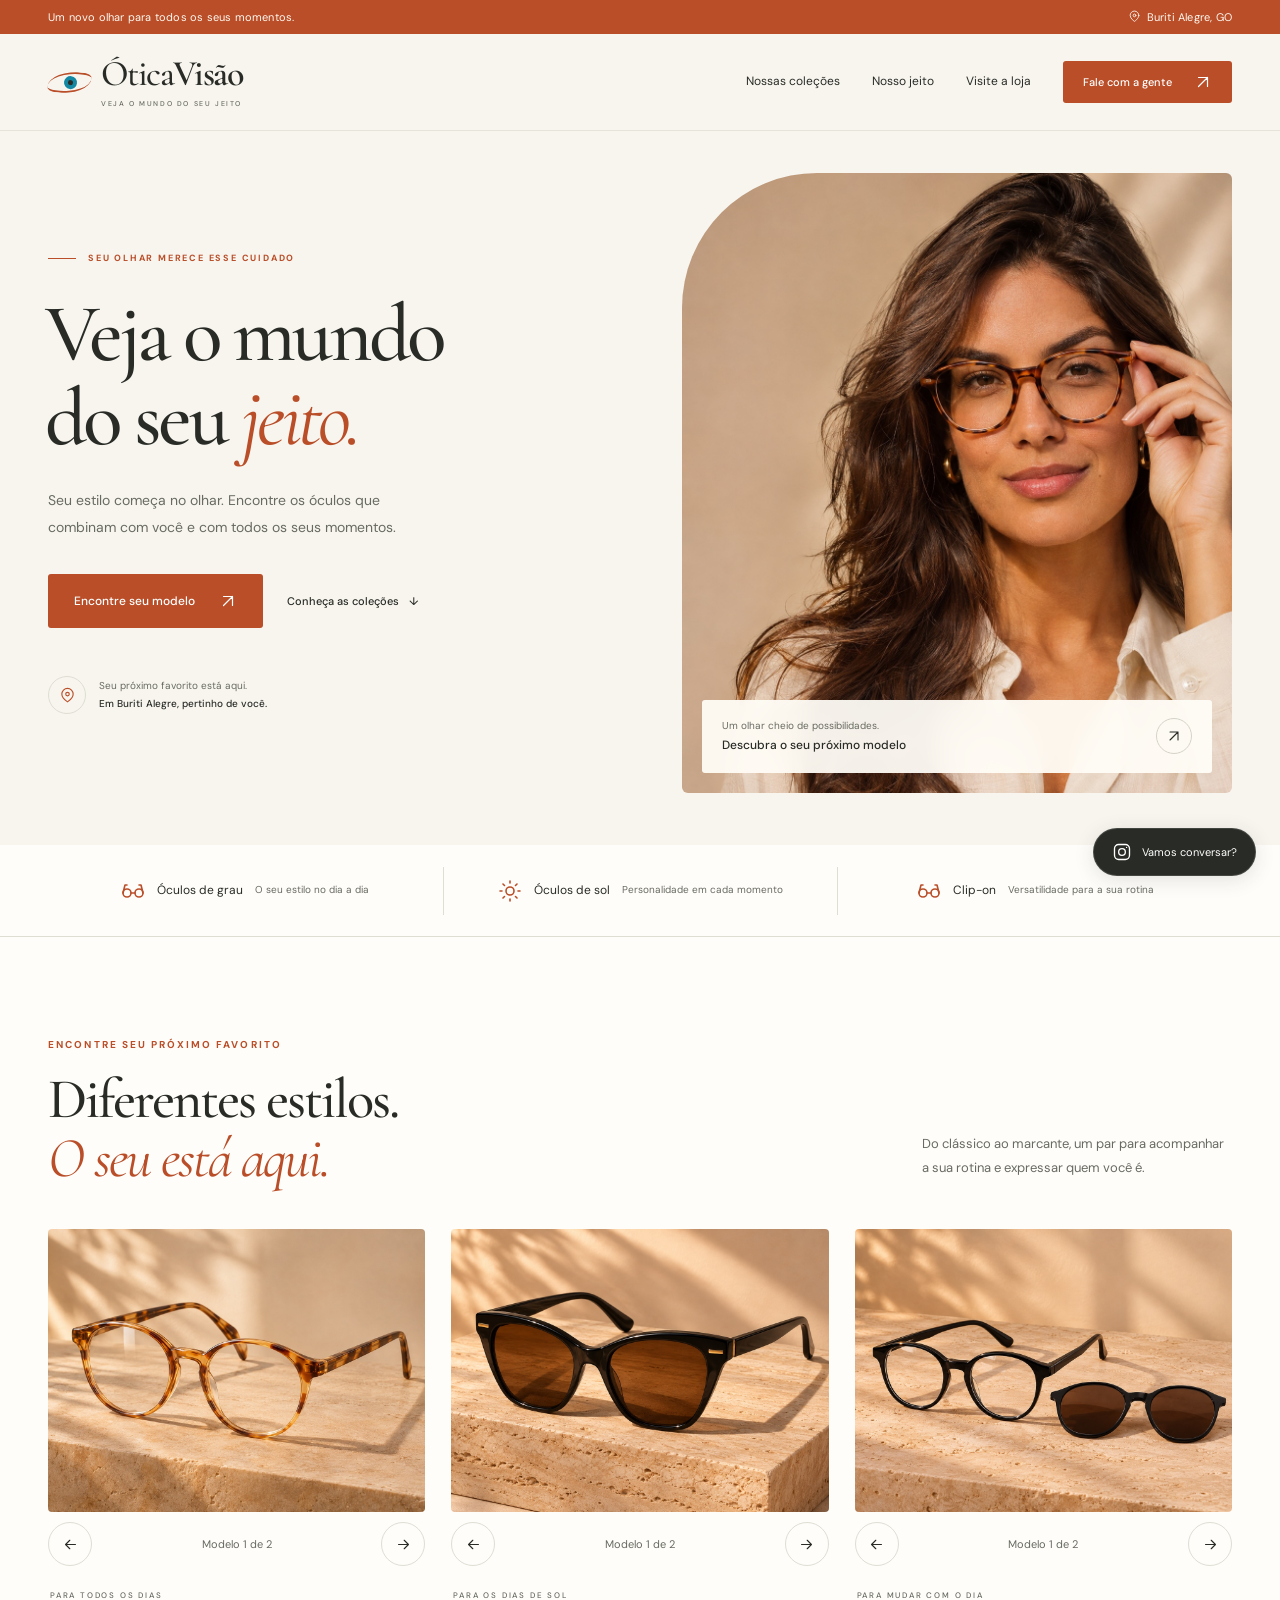
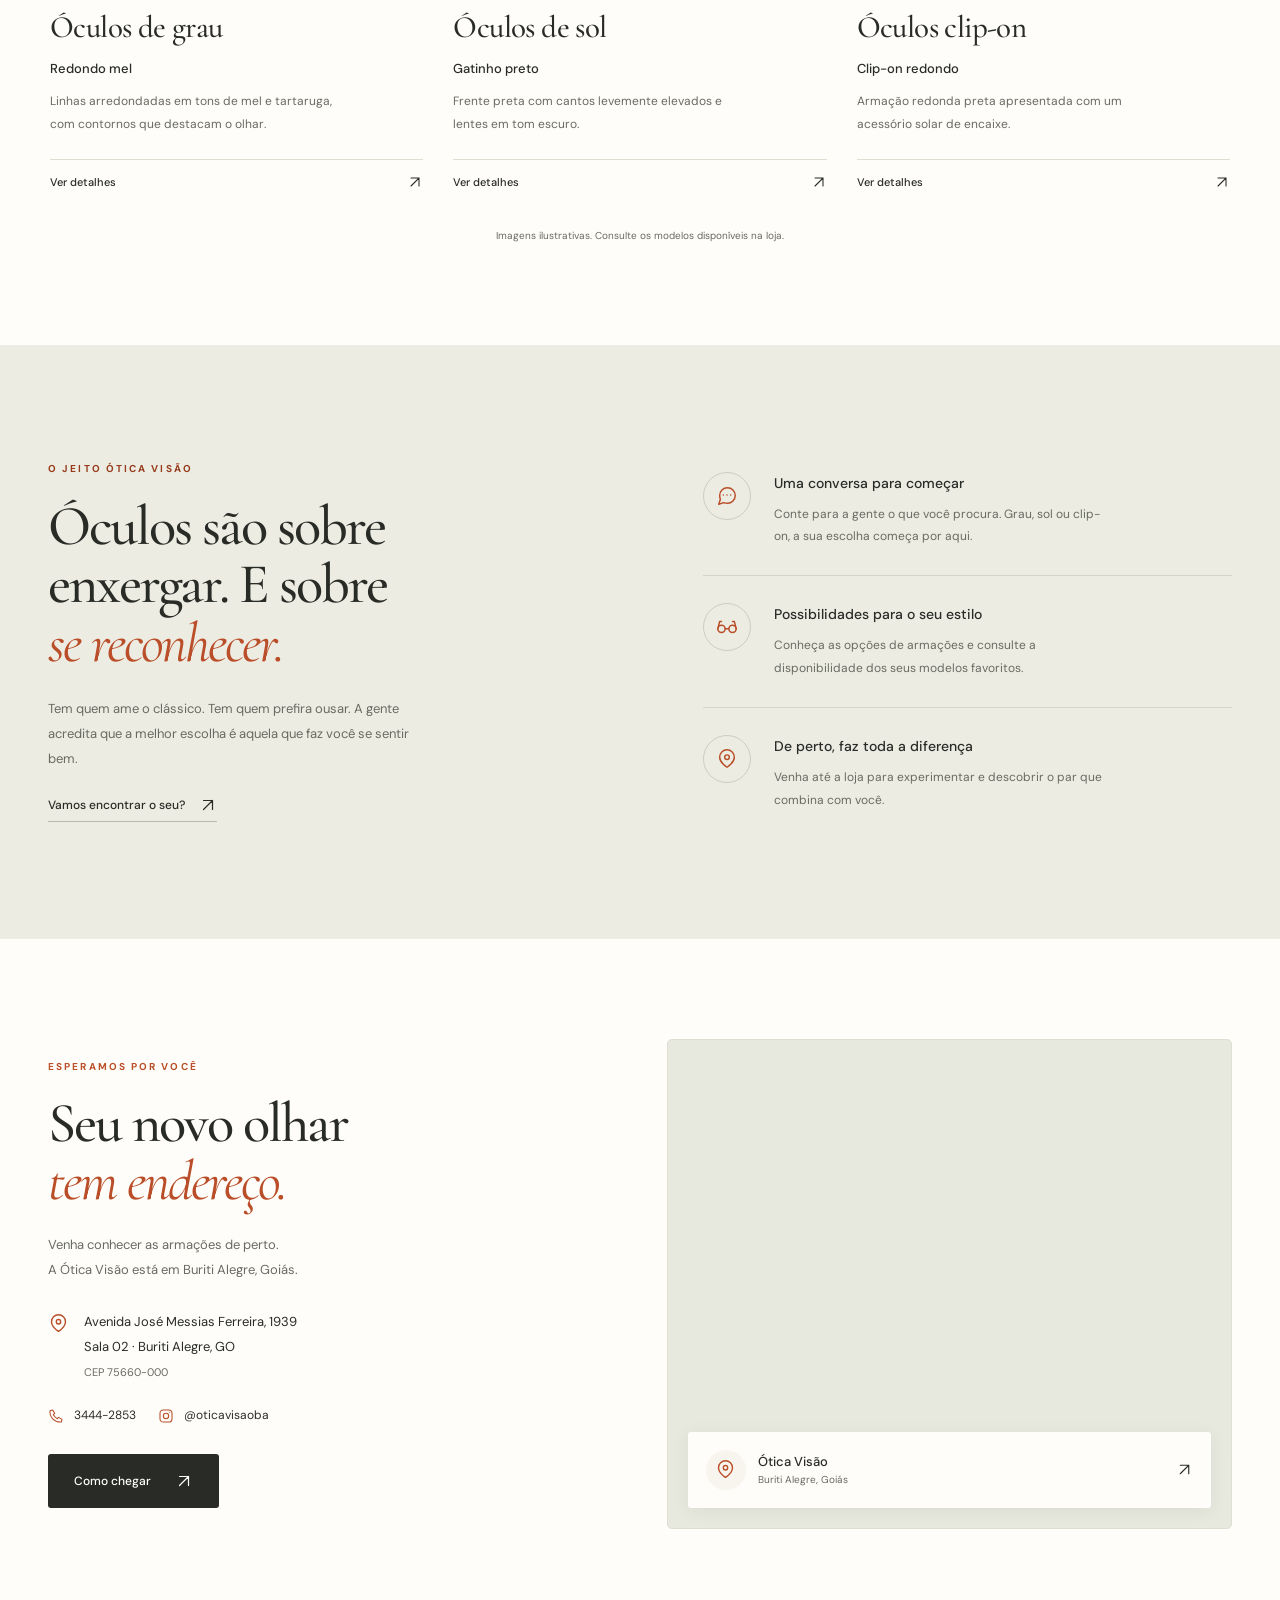
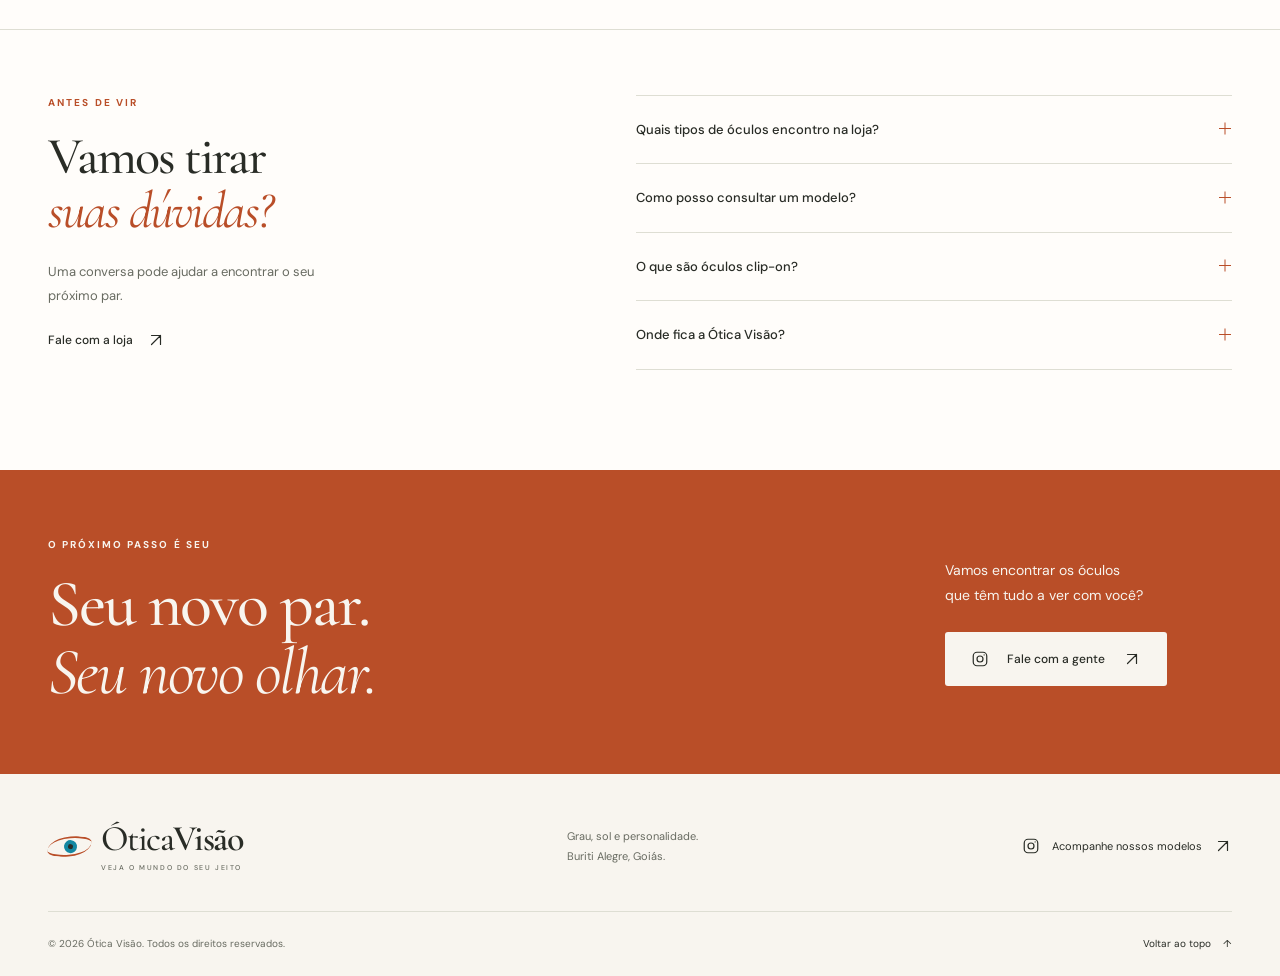
==== commit 3efff501: "first commit" ====
--- a/index.html
+++ b/index.html
@@ -15,6 +15,7 @@
     <link href="https://fonts.googleapis.com/css2?family=Cormorant+Garamond:ital,wght@0,400;0,500;0,600;1,400;1,500&family=DM+Sans:wght@400;500;600;700&display=swap" rel="stylesheet" />
     <link rel="preload" as="image" href="assets/hero-vision.jpg" />
     <link rel="stylesheet" href="style.css" />
+    <script src="products.js" defer></script>
     <script src="script.js" defer></script>
   </head>
   <body>
@@ -127,23 +128,62 @@
             <p>Do clássico ao marcante, um par para acompanhar a sua rotina e expressar quem você é.</p>
           </div>
           <div class="collection-grid">
-            <article id="grau" class="collection-card">
-              <a href="https://www.instagram.com/oticavisaoba/" target="_blank" rel="noopener noreferrer" aria-label="Consultar modelos de óculos de grau no Instagram">
-                <div class="collection-image"><img src="assets/oculos-grau.jpg" width="1200" height="900" alt="Óculos de grau com armação arredondada em acetato mel sobre superfície bege" loading="lazy" /><span class="collection-arrow"><svg class="icon" aria-hidden="true"><use href="#icon-arrow-up" /></svg></span></div>
-                <div class="collection-info"><span class="collection-kicker">PARA TODOS OS DIAS</span><h3>Óculos de grau</h3><p>Armações que fazem parte do seu estilo, de perto e de longe.</p><span class="collection-cta">Encontre seu modelo <svg class="icon" aria-hidden="true"><use href="#icon-arrow" /></svg></span></div>
-              </a>
+            <article id="grau" class="collection-card collection-carousel" data-category="grau" aria-roledescription="carrossel" aria-labelledby="grau-title">
+              <div class="collection-image carousel-track" id="grau-track">
+                <a class="carousel-slide" href="details.html?modelo=grau-mel" aria-label="Ver detalhes de Redondo mel">
+                  <img src="assets/oculos-grau.jpg" width="1200" height="900" alt="Óculos de grau com armação arredondada em tom mel" loading="lazy" />
+                </a>
+              </div>
+              <div class="carousel-controls" hidden>
+                <button type="button" class="carousel-previous" data-carousel-previous aria-label="Modelo anterior de óculos de grau" aria-controls="grau-track"><svg class="icon" aria-hidden="true"><use href="#icon-arrow" /></svg></button>
+                <p data-carousel-status aria-live="polite" aria-atomic="true">Modelo 1 de 2</p>
+                <button type="button" data-carousel-next aria-label="Próximo modelo de óculos de grau" aria-controls="grau-track"><svg class="icon" aria-hidden="true"><use href="#icon-arrow" /></svg></button>
+              </div>
+              <div class="collection-info">
+                <span class="collection-kicker">PARA TODOS OS DIAS</span>
+                <h3 id="grau-title">Óculos de grau</h3>
+                <p class="collection-model" data-product-name>Redondo mel</p>
+                <p data-product-description>Uma referência de armação arredondada em tons de mel e tartaruga.</p>
+                <a class="collection-cta" data-product-details href="details.html?modelo=grau-mel">Ver detalhes <svg class="icon" aria-hidden="true"><use href="#icon-arrow-up" /></svg></a>
+              </div>
             </article>
-            <article id="sol" class="collection-card">
-              <a href="https://www.instagram.com/oticavisaoba/" target="_blank" rel="noopener noreferrer" aria-label="Consultar modelos de óculos de sol no Instagram">
-                <div class="collection-image"><img src="assets/oculos-sol.jpg" width="1200" height="900" alt="Óculos de sol pretos com lentes marrons sobre uma base de pedra clara" loading="lazy" /><span class="collection-arrow"><svg class="icon" aria-hidden="true"><use href="#icon-arrow-up" /></svg></span></div>
-                <div class="collection-info"><span class="collection-kicker">PARA OS DIAS DE SOL</span><h3>Óculos de sol</h3><p>O detalhe que completa o visual e acompanha os seus momentos.</p><span class="collection-cta">Descubra seu favorito <svg class="icon" aria-hidden="true"><use href="#icon-arrow" /></svg></span></div>
-              </a>
+            <article id="sol" class="collection-card collection-carousel" data-category="sol" aria-roledescription="carrossel" aria-labelledby="sol-title">
+              <div class="collection-image carousel-track" id="sol-track">
+                <a class="carousel-slide" href="details.html?modelo=solar-preto" aria-label="Ver detalhes de Gatinho preto">
+                  <img src="assets/oculos-sol.jpg" width="1200" height="900" alt="Óculos de sol pretos com lentes marrons" loading="lazy" />
+                </a>
+              </div>
+              <div class="carousel-controls" hidden>
+                <button type="button" class="carousel-previous" data-carousel-previous aria-label="Modelo anterior de óculos de sol" aria-controls="sol-track"><svg class="icon" aria-hidden="true"><use href="#icon-arrow" /></svg></button>
+                <p data-carousel-status aria-live="polite" aria-atomic="true">Modelo 1 de 2</p>
+                <button type="button" data-carousel-next aria-label="Próximo modelo de óculos de sol" aria-controls="sol-track"><svg class="icon" aria-hidden="true"><use href="#icon-arrow" /></svg></button>
+              </div>
+              <div class="collection-info">
+                <span class="collection-kicker">PARA OS DIAS DE SOL</span>
+                <h3 id="sol-title">Óculos de sol</h3>
+                <p class="collection-model" data-product-name>Gatinho preto</p>
+                <p data-product-description>Uma referência de óculos de sol com linhas marcantes e lentes marrons.</p>
+                <a class="collection-cta" data-product-details href="details.html?modelo=solar-preto">Ver detalhes <svg class="icon" aria-hidden="true"><use href="#icon-arrow-up" /></svg></a>
+              </div>
             </article>
-            <article id="clip-on" class="collection-card">
-              <a href="https://www.instagram.com/oticavisaoba/" target="_blank" rel="noopener noreferrer" aria-label="Consultar modelos de óculos clip-on no Instagram">
-                <div class="collection-image"><img src="assets/oculos-clip-on.jpg" width="1200" height="900" alt="Armação de grau preta com acessório solar clip-on ao lado sobre uma base bege" loading="lazy" /><span class="collection-arrow"><svg class="icon" aria-hidden="true"><use href="#icon-arrow-up" /></svg></span></div>
-                <div class="collection-info"><span class="collection-kicker">PARA MUDAR COM O DIA</span><h3>Óculos clip-on</h3><p>Grau e solar em uma combinação prática para a sua rotina.</p><span class="collection-cta">Conheça as opções <svg class="icon" aria-hidden="true"><use href="#icon-arrow" /></svg></span></div>
-              </a>
+            <article id="clip-on" class="collection-card collection-carousel" data-category="clip-on" aria-roledescription="carrossel" aria-labelledby="clip-title">
+              <div class="collection-image carousel-track" id="clip-track">
+                <a class="carousel-slide" href="details.html?modelo=clip-preto" aria-label="Ver detalhes de Clip-on redondo">
+                  <img src="assets/oculos-clip-on.jpg" width="1200" height="900" alt="Armação redonda preta com acessório solar clip-on ao lado" loading="lazy" />
+                </a>
+              </div>
+              <div class="carousel-controls" hidden>
+                <button type="button" class="carousel-previous" data-carousel-previous aria-label="Modelo anterior de óculos clip-on" aria-controls="clip-track"><svg class="icon" aria-hidden="true"><use href="#icon-arrow" /></svg></button>
+                <p data-carousel-status aria-live="polite" aria-atomic="true">Modelo 1 de 2</p>
+                <button type="button" data-carousel-next aria-label="Próximo modelo de óculos clip-on" aria-controls="clip-track"><svg class="icon" aria-hidden="true"><use href="#icon-arrow" /></svg></button>
+              </div>
+              <div class="collection-info">
+                <span class="collection-kicker">PARA MUDAR COM O DIA</span>
+                <h3 id="clip-title">Óculos clip-on</h3>
+                <p class="collection-model" data-product-name>Clip-on redondo</p>
+                <p data-product-description>Uma referência de armação redonda preta com acessório solar correspondente.</p>
+                <a class="collection-cta" data-product-details href="details.html?modelo=clip-preto">Ver detalhes <svg class="icon" aria-hidden="true"><use href="#icon-arrow-up" /></svg></a>
+              </div>
             </article>
           </div>
           <p class="image-note">Imagens ilustrativas. Consulte os modelos disponíveis na loja.</p>
@@ -159,9 +199,33 @@
             <a class="text-link" href="https://www.instagram.com/oticavisaoba/" target="_blank" rel="noopener noreferrer">Vamos encontrar o seu? <svg class="icon" aria-hidden="true"><use href="#icon-arrow-up" /></svg></a>
           </div>
           <div class="journey-list">
-            <div class="journey-item"><span class="journey-icon"><svg class="icon" aria-hidden="true"><use href="#icon-chat" /></svg></span><div><h3>Uma conversa para começar</h3><p>Conte para a gente o que você procura. Grau, sol ou clip-on, a sua escolha começa por aqui.</p></div></div>
-            <div class="journey-item"><span class="journey-icon"><svg class="icon" aria-hidden="true"><use href="#icon-glasses" /></svg></span><div><h3>Possibilidades para o seu estilo</h3><p>Conheça as opções de armações e consulte a disponibilidade dos seus modelos favoritos.</p></div></div>
-            <div class="journey-item"><span class="journey-icon"><svg class="icon" aria-hidden="true"><use href="#icon-pin" /></svg></span><div><h3>De perto, faz toda a diferença</h3><p>Venha até a loja para experimentar e descobrir o par que combina com você.</p></div></div>
+            <div class="journey-item">
+              <span class="journey-icon">
+                <svg class="icon" aria-hidden="true"><use href="#icon-chat" /></svg>
+              </span>
+              <div>
+                <h3>Uma conversa para começar</h3>
+                <p>Conte para a gente o que você procura. Grau, sol ou clip-on, a sua escolha começa por aqui.</p>
+              </div>
+            </div>
+            <div class="journey-item">
+              <span class="journey-icon">
+                <svg class="icon" aria-hidden="true"><use href="#icon-glasses" /></svg>
+              </span>
+              <div>
+                <h3>Possibilidades para o seu estilo</h3>
+                <p>Conheça as opções de armações e consulte a disponibilidade dos seus modelos favoritos.</p>
+              </div>
+            </div>
+            <div class="journey-item">
+              <span class="journey-icon">
+                <svg class="icon" aria-hidden="true"><use href="#icon-pin" /></svg>
+              </span>
+              <div>
+                <h3>De perto, faz toda a diferença</h3>
+                <p>Venha até a loja para experimentar e descobrir o par que combina com você.</p>
+              </div>
+            </div>
           </div>
         </div>
       </section>
@@ -191,28 +255,60 @@
 
       <section class="faq section-spacing" aria-labelledby="faq-title">
         <div class="container faq-grid">
-          <div><p class="eyebrow">ANTES DE VIR</p><h2 id="faq-title">Vamos tirar<br /><em>suas dúvidas?</em></h2><p>Uma conversa pode ajudar a encontrar o seu próximo par.</p><a class="text-link" href="https://www.instagram.com/oticavisaoba/" target="_blank" rel="noopener noreferrer">Fale com a loja <svg class="icon" aria-hidden="true"><use href="#icon-arrow-up" /></svg></a></div>
+          <div>
+            <p class="eyebrow">ANTES DE VIR</p>
+            <h2 id="faq-title">Vamos tirar<br /><em>suas dúvidas?</em></h2>
+            <p>Uma conversa pode ajudar a encontrar o seu próximo par.</p>
+            <a class="text-link" href="https://www.instagram.com/oticavisaoba/" target="_blank" rel="noopener noreferrer">Fale com a loja <svg class="icon" aria-hidden="true"><use href="#icon-arrow-up" /></svg></a>
+          </div>
           <div class="faq-list">
-            <details class="faq-item"><summary>Quais tipos de óculos encontro na loja?<span class="faq-plus" aria-hidden="true"></span></summary><p>Você encontra opções de óculos de grau, óculos de sol e modelos clip-on. Fale com a gente pelo Instagram para consultar as armações disponíveis.</p></details>
-            <details class="faq-item"><summary>Como posso consultar um modelo?<span class="faq-plus" aria-hidden="true"></span></summary><p>Acesse nosso Instagram, @oticavisaoba, e envie uma mensagem com o estilo que você procura. Por lá, você pode consultar os modelos, os valores e a disponibilidade.</p></details>
-            <details class="faq-item"><summary>O que são óculos clip-on?<span class="faq-plus" aria-hidden="true"></span></summary><p>São armações de grau com um acessório de lentes solares que se encaixa na frente. Assim, você pode alternar entre as duas opções na mesma armação.</p></details>
-            <details class="faq-item"><summary>Onde fica a Ótica Visão?<span class="faq-plus" aria-hidden="true"></span></summary><p>Estamos na Avenida José Messias Ferreira, 1939, Sala 02, em Buriti Alegre, Goiás. Use o botão “Como chegar” para abrir a rota e confirme o horário de atendimento com a loja antes da visita.</p></details>
+            <details class="faq-item">
+              <summary>Quais tipos de óculos encontro na loja?<span class="faq-plus" aria-hidden="true"></span></summary>
+              <p>Você encontra opções de óculos de grau, óculos de sol e modelos clip-on. Fale com a gente pelo Instagram para consultar as armações disponíveis.</p>
+            </details>
+            <details class="faq-item">
+              <summary>Como posso consultar um modelo?<span class="faq-plus" aria-hidden="true"></span></summary>
+              <p>Acesse nosso Instagram, @oticavisaoba, e envie uma mensagem com o estilo que você procura. Por lá, você pode consultar os modelos, os valores e a disponibilidade.</p>
+            </details>
+            <details class="faq-item">
+              <summary>O que são óculos clip-on?<span class="faq-plus" aria-hidden="true"></span></summary>
+              <p>São armações de grau com um acessório de lentes solares que se encaixa na frente. Assim, você pode alternar entre as duas opções na mesma armação.</p>
+            </details>
+            <details class="faq-item">
+              <summary>Onde fica a Ótica Visão?<span class="faq-plus" aria-hidden="true"></span></summary>
+              <p>Estamos na Avenida José Messias Ferreira, 1939, Sala 02, em Buriti Alegre, Goiás. Use o botão “Como chegar” para abrir a rota e confirme o horário de atendimento com a loja antes da visita.</p>
+            </details>
           </div>
         </div>
       </section>
 
       <section class="final-cta" aria-labelledby="final-title">
-        <div class="container final-cta-inner"><div><p class="eyebrow">O PRÓXIMO PASSO É SEU</p><h2 id="final-title">Seu novo par.<br /><em>Seu novo olhar.</em></h2></div><div class="final-cta-action"><p>Vamos encontrar os óculos<br />que têm tudo a ver com você?</p><a class="button button-light" href="https://www.instagram.com/oticavisaoba/" target="_blank" rel="noopener noreferrer"><svg class="icon" aria-hidden="true"><use href="#icon-instagram" /></svg> Fale com a gente <svg class="icon" aria-hidden="true"><use href="#icon-arrow-up" /></svg></a></div></div>
+        <div class="container final-cta-inner">
+          <div>
+            <p class="eyebrow">O PRÓXIMO PASSO É SEU</p>
+            <h2 id="final-title">Seu novo par.<br /><em>Seu novo olhar.</em></h2>
+          </div>
+          <div class="final-cta-action">
+            <p>Vamos encontrar os óculos<br />que têm tudo a ver com você?</p>
+            <a class="button button-light" href="https://www.instagram.com/oticavisaoba/" target="_blank" rel="noopener noreferrer"><svg class="icon" aria-hidden="true"><use href="#icon-instagram" /></svg> Fale com a gente <svg class="icon" aria-hidden="true"><use href="#icon-arrow-up" /></svg></a>
+          </div>
+        </div>
       </section>
     </main>
 
     <footer class="site-footer">
       <div class="container footer-main">
-        <a class="brand" href="#inicio" aria-label="Ótica Visão, voltar ao início"><span class="brand-eye" aria-hidden="true"><span></span></span><span class="brand-wordmark">Ótica<span>Visão</span><small>VEJA O MUNDO DO SEU JEITO</small></span></a>
+        <a class="brand" href="#inicio" aria-label="Ótica Visão, voltar ao início">
+          <span class="brand-eye" aria-hidden="true"><span></span></span>
+          <span class="brand-wordmark">Ótica<span>Visão</span><small>VEJA O MUNDO DO SEU JEITO</small></span>
+        </a>
         <p>Grau, sol e personalidade.<br />Buriti Alegre, Goiás.</p>
         <a class="footer-instagram" href="https://www.instagram.com/oticavisaoba/" target="_blank" rel="noopener noreferrer"><svg class="icon" aria-hidden="true"><use href="#icon-instagram" /></svg> Acompanhe nossos modelos <svg class="icon" aria-hidden="true"><use href="#icon-arrow-up" /></svg></a>
       </div>
-      <div class="container footer-bottom"><p>© <span id="current-year">2026</span> Ótica Visão. Todos os direitos reservados.</p><a href="#inicio">Voltar ao topo <span aria-hidden="true">↑</span></a></div>
+      <div class="container footer-bottom">
+        <p>© <span id="current-year">2026</span> Ótica Visão. Todos os direitos reservados.</p>
+        <a href="#inicio">Voltar ao topo <span aria-hidden="true">↑</span></a>
+      </div>
     </footer>
 
     <a class="floating-contact" href="https://www.instagram.com/oticavisaoba/" target="_blank" rel="noopener noreferrer" aria-label="Falar com a Ótica Visão pelo Instagram"><svg class="icon" aria-hidden="true"><use href="#icon-instagram" /></svg><span>Vamos conversar?</span></a>
--- a/style.css
+++ b/style.css
@@ -570,12 +570,10 @@
 }
 
 .collection-card {
+  display: flex;
+  flex-direction: column;
   min-width: 0;
   scroll-margin-top: 130px;
-}
-
-.collection-card > a {
-  display: block;
 }
 
 .collection-image {
@@ -591,29 +589,76 @@
   transition: transform .45s;
 }
 
-.collection-card:hover .collection-image img {
+.carousel-slide:hover img {
   transform: scale(1.035);
 }
 
-.collection-arrow {
-  position: absolute;
-  right: 15px;
-  bottom: 15px;
-  width: 34px;
-  height: 34px;
+.carousel-track {
+  display: flex;
+  overflow-x: auto;
+  overscroll-behavior-x: contain;
+  scroll-snap-type: x mandatory;
+  scrollbar-width: none;
+}
+
+.carousel-track::-webkit-scrollbar {
+  display: none;
+}
+
+.carousel-slide {
+  flex: 0 0 100%;
+  min-width: 0;
+  overflow: hidden;
+  scroll-snap-align: start;
+  scroll-snap-stop: always;
+}
+
+.carousel-slide:focus-visible {
+  outline-offset: -4px;
+}
+
+.carousel-controls {
+  display: flex;
+  align-items: center;
+  justify-content: space-between;
+  margin-top: 10px;
+}
+
+.carousel-controls button {
   display: flex;
   align-items: center;
   justify-content: center;
-  background: rgba(255, 253, 247, .91);
+  width: 44px;
+  height: 44px;
+  border: 1px solid var(--line);
   border-radius: 50%;
-}
-
-.collection-arrow .icon {
-  width: 15px;
-  height: 15px;
+  background: transparent;
+  color: var(--ink);
+  transition: background .2s, border-color .2s;
+}
+
+.carousel-controls button:hover {
+  background: var(--cream);
+  border-color: var(--orange);
+}
+
+.carousel-controls .icon {
+  width: 17px;
+  height: 17px;
+}
+
+.carousel-controls .carousel-previous .icon {
+  transform: rotate(180deg);
+}
+
+.carousel-controls p {
+  font-size: 11px;
 }
 
 .collection-info {
+  display: flex;
+  flex-direction: column;
+  flex: 1;
   padding: 23px 2px 0;
 }
 
@@ -640,6 +685,16 @@
   line-height: 1.9;
 }
 
+.collection-info .collection-model {
+  color: var(--ink);
+  font-size: 13px;
+  font-weight: 500;
+}
+
+.collection-info [data-product-description] {
+  flex: 1;
+}
+
 .collection-cta {
   display: flex;
   align-items: center;
@@ -657,7 +712,7 @@
   height: 16px;
 }
 
-.collection-card:hover .collection-cta {
+.collection-cta:hover {
   color: var(--orange);
 }
 
@@ -1068,6 +1123,86 @@
 .floating-contact:hover {
   background: var(--orange-dark);
   transform: translateY(-2px);
+}
+
+.product-details {
+  min-height: 65vh;
+  padding-top: 40px;
+}
+
+.product-details-grid {
+  display: grid;
+  grid-template-columns: 1.15fr 1fr;
+  gap: 72px;
+  align-items: center;
+  margin-top: 36px;
+}
+
+.product-details-visual {
+  min-width: 0;
+  overflow: hidden;
+  border-radius: 5px;
+  background: #e8dfd0;
+}
+
+.product-details-visual img {
+  aspect-ratio: 4 / 3;
+  object-fit: cover;
+}
+
+.product-details-copy .eyebrow {
+  margin-bottom: 18px;
+}
+
+.product-details-copy h1 {
+  font-size: clamp(48px, 5vw, 70px);
+}
+
+#detail-description {
+  margin-top: 22px;
+  font-size: 14px;
+  line-height: 1.9;
+}
+
+.product-specs {
+  display: grid;
+  grid-template-columns: 1fr 1fr;
+  gap: 24px;
+  margin-block: 28px 24px;
+  padding-block: 20px;
+  border-top: 1px solid var(--line);
+  border-bottom: 1px solid var(--line);
+}
+
+.product-specs dt {
+  margin-bottom: 5px;
+  color: var(--muted);
+  font-size: 11px;
+}
+
+.product-specs dd {
+  margin: 0;
+  font-size: 14px;
+}
+
+.product-details-note {
+  max-width: 420px;
+  margin-bottom: 25px;
+  font-size: 12px;
+  line-height: 1.9;
+}
+
+.product-not-found {
+  min-height: 60vh;
+}
+
+.product-not-found h1 {
+  margin-block: 20px;
+  font-size: clamp(42px, 5vw, 64px);
+}
+
+.product-not-found .button {
+  margin-top: 26px;
 }
 
 @media (min-width: 1500px) {
@@ -1359,13 +1494,6 @@
     gap: 5px;
   }
 
-  .collection-arrow {
-    right: 10px;
-    bottom: 10px;
-    width: 28px;
-    height: 28px;
-  }
-
   .essence-grid {
     gap: 45px;
   }
@@ -1457,6 +1585,18 @@
 
   .footer-instagram {
     width: 100%;
+  }
+
+  .product-details-grid {
+    grid-template-columns: 1fr;
+    gap: 32px;
+  }
+
+  .product-details-visual,
+  .product-details-copy {
+    width: 100%;
+    max-width: 640px;
+    margin-inline: auto;
   }
 }
 
@@ -1669,13 +1809,6 @@
   .collection-cta {
     margin-top: 16px;
     font-size: 11px;
-  }
-
-  .collection-arrow {
-    width: 34px;
-    height: 34px;
-    right: 14px;
-    bottom: 14px;
   }
 
   .image-note {
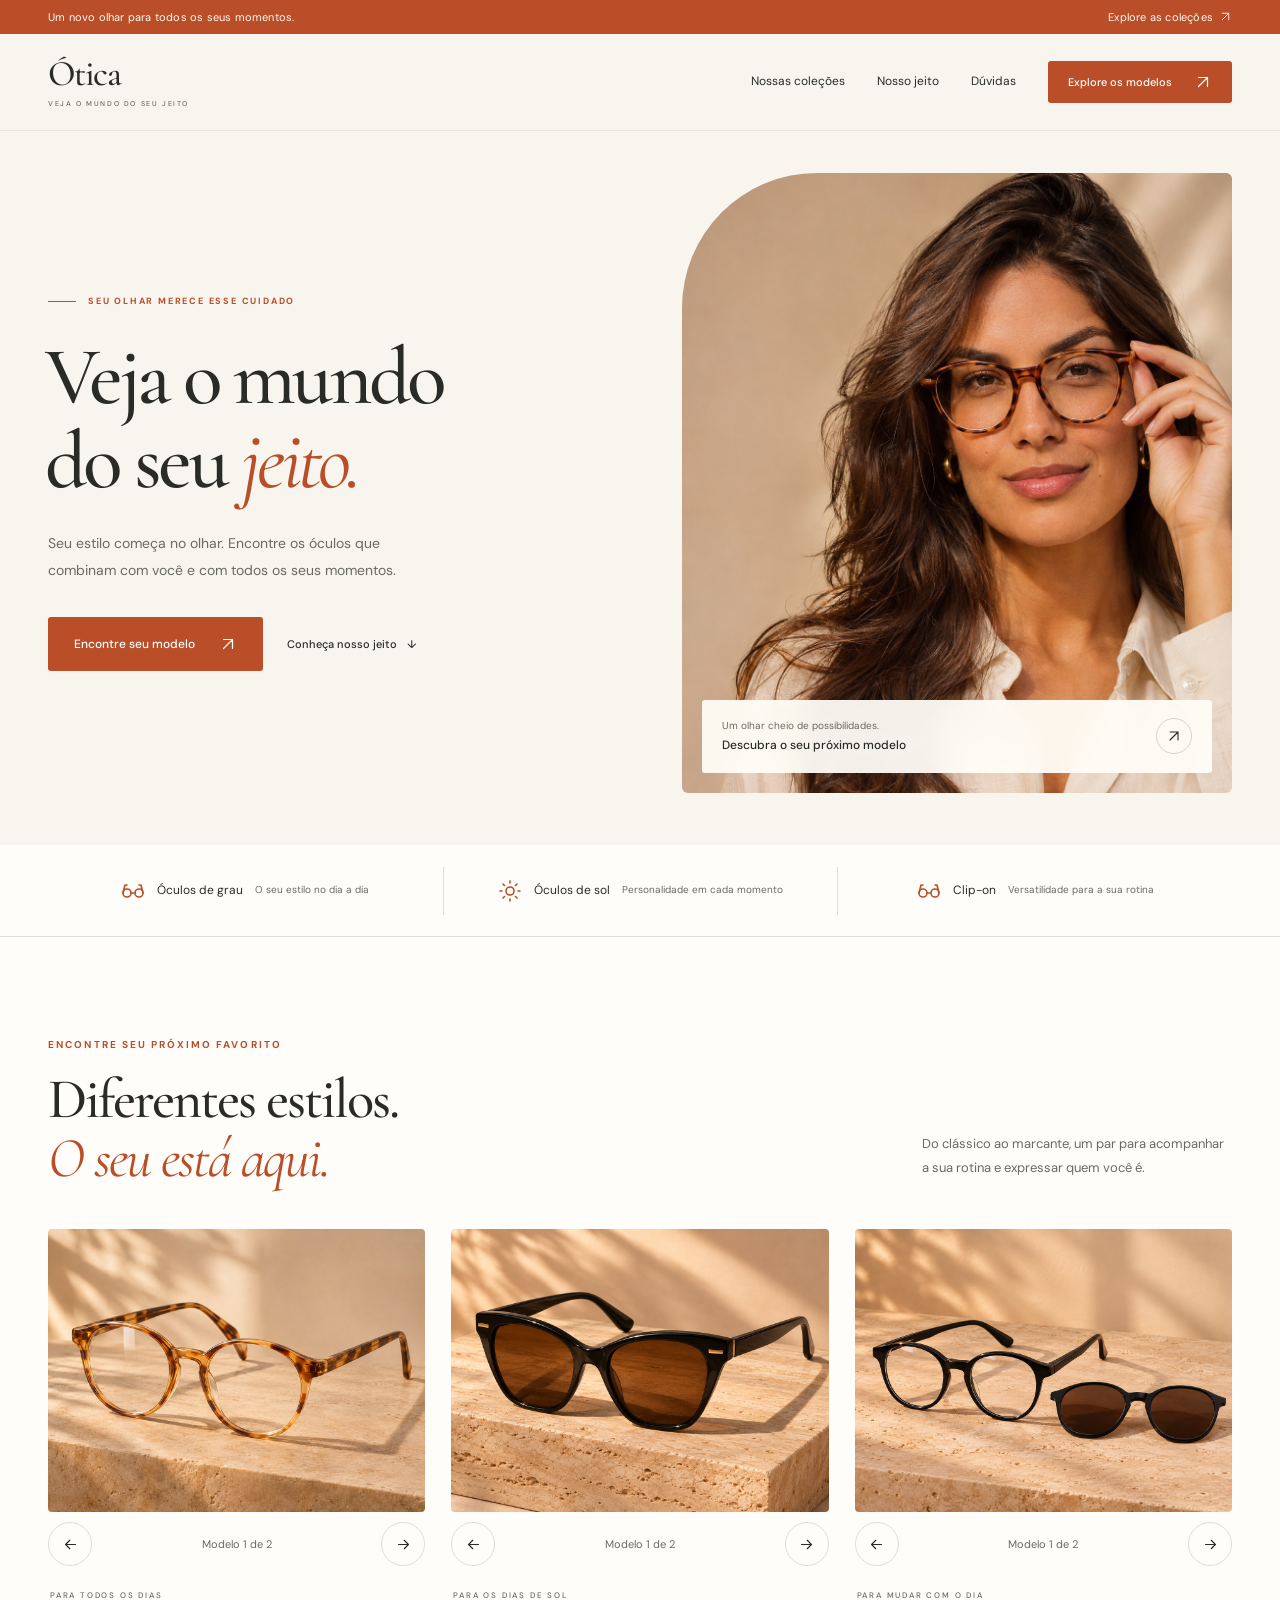
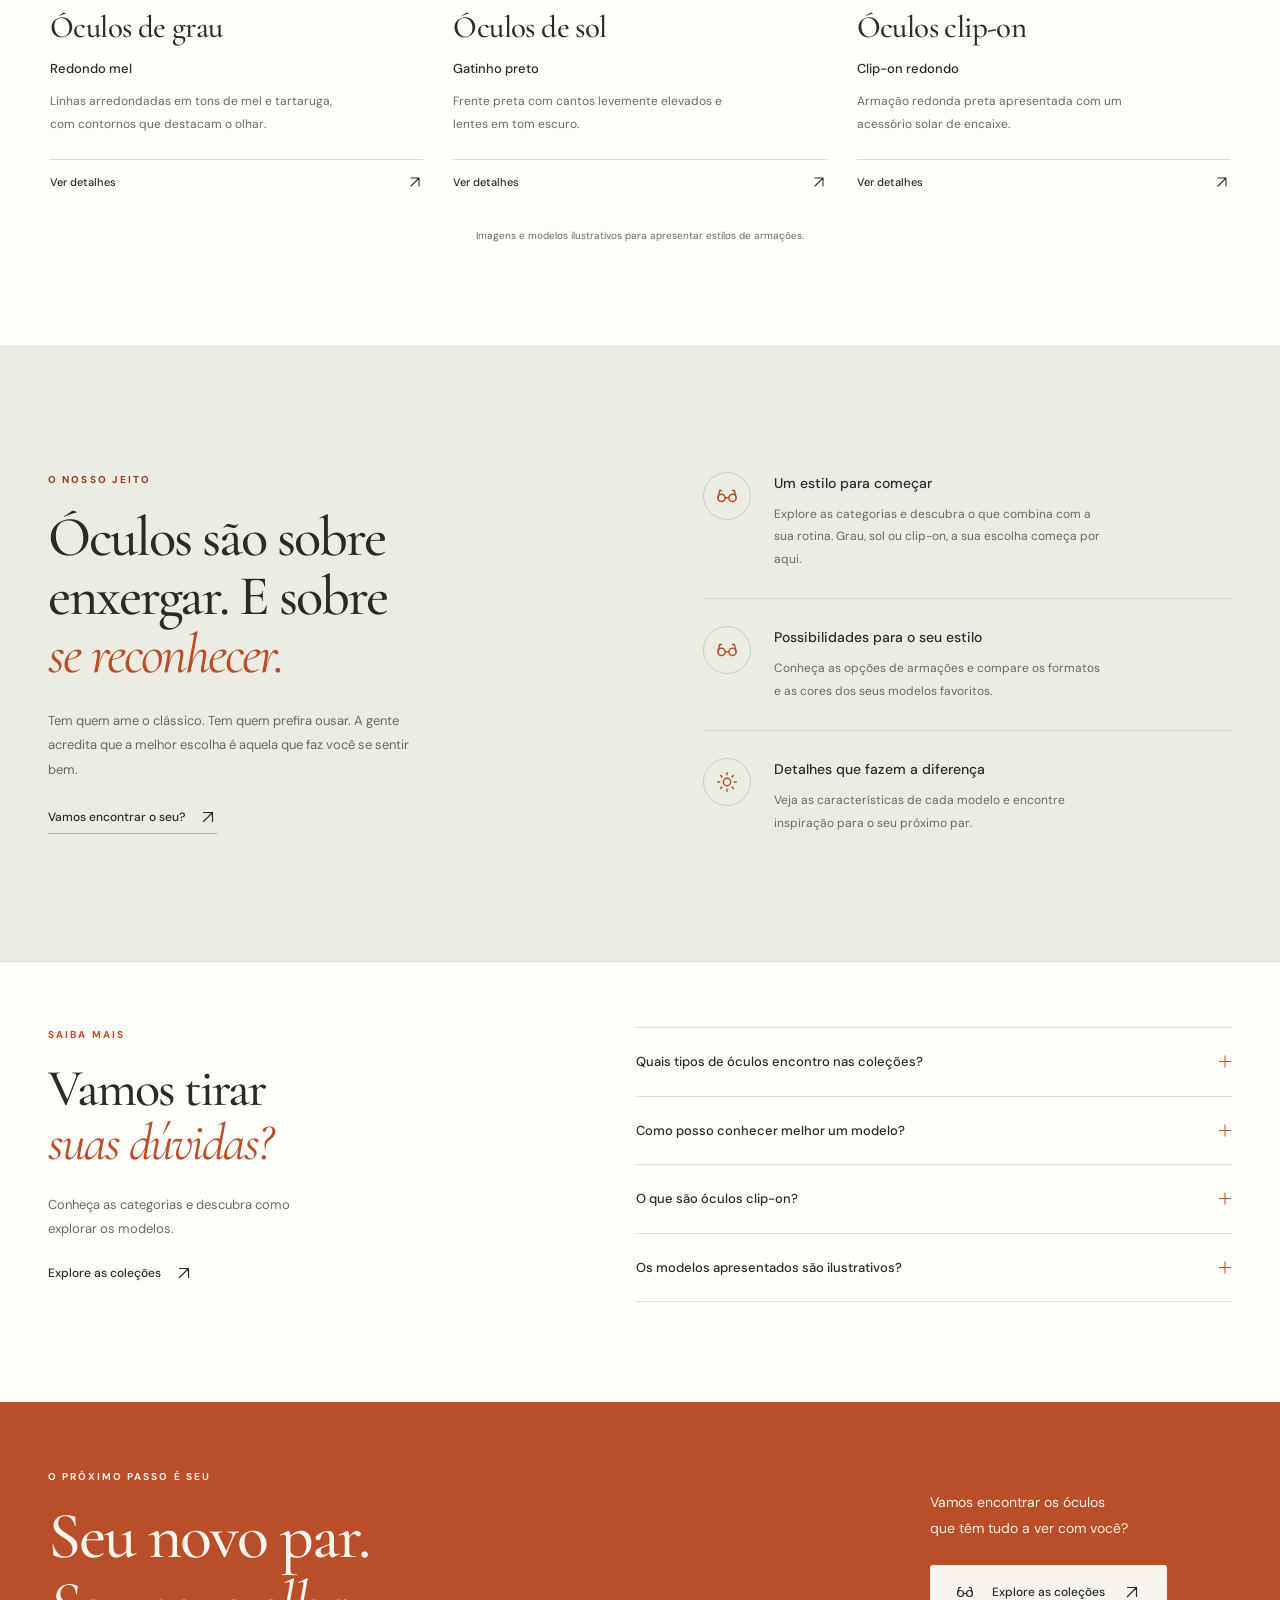
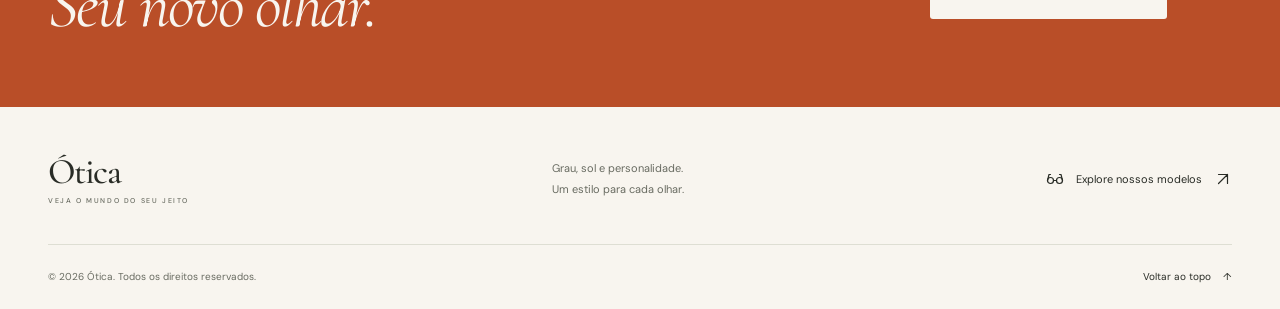
==== commit 34a239e7: "merge" ====
--- a/index.html
+++ b/index.html
@@ -4,10 +4,10 @@
     <meta charset="UTF-8" />
     <meta name="viewport" content="width=device-width, initial-scale=1.0" />
     <meta name="theme-color" content="#f8f5ef" />
-    <title>Ótica Visão | Veja o mundo do seu jeito</title>
-    <meta name="description" content="Encontre óculos de grau, solares e clip-on na Ótica Visão em Buriti Alegre, GO. Conheça nossas categorias, fale com a loja e venha escolher seu próximo modelo." />
-    <meta property="og:title" content="Ótica Visão | Veja o mundo do seu jeito" />
-    <meta property="og:description" content="Óculos de grau, solares e clip-on para expressar o seu estilo. Conheça a Ótica Visão em Buriti Alegre, GO." />
+    <title>Ótica | Veja o mundo do seu jeito</title>
+    <meta name="description" content="Conheça óculos de grau, solares e clip-on na Ótica. Explore diferentes formatos, cores e estilos para encontrar o seu próximo favorito." />
+    <meta property="og:title" content="Ótica | Veja o mundo do seu jeito" />
+    <meta property="og:description" content="Óculos de grau, solares e clip-on para expressar o seu estilo. Explore as coleções da Ótica." />
     <meta property="og:type" content="website" />
     <meta property="og:locale" content="pt_BR" />
     <link rel="preconnect" href="https://fonts.googleapis.com" />
@@ -28,15 +28,6 @@
       <symbol id="icon-arrow-up" viewBox="0 0 24 24">
         <path d="M6 18 18 6M6 6h12v12" />
       </symbol>
-      <symbol id="icon-instagram" viewBox="0 0 24 24">
-        <rect x="3" y="3" width="18" height="18" rx="5" />
-        <circle cx="12" cy="12" r="4" />
-        <path d="M17.5 6.5h.01" />
-      </symbol>
-      <symbol id="icon-pin" viewBox="0 0 24 24">
-        <path d="M20 10c0 6-8 11-8 11S4 16 4 10a8 8 0 1 1 16 0Z" />
-        <circle cx="12" cy="10" r="2.5" />
-      </symbol>
       <symbol id="icon-glasses" viewBox="0 0 24 24">
         <circle cx="6" cy="14" r="4" />
         <circle cx="18" cy="14" r="4" />
@@ -46,27 +37,19 @@
         <circle cx="12" cy="12" r="4" />
         <path d="M12 2v2m0 16v2M2 12h2m16 0h2M5 5l1.5 1.5m11 11L19 19M5 19l1.5-1.5m11-11L19 5" />
       </symbol>
-      <symbol id="icon-chat" viewBox="0 0 24 24">
-        <path d="M21 11.5a8.5 8.5 0 0 1-8.5 8.5 10 10 0 0 1-4-.8L3 21l1.8-5.5a10 10 0 0 1-.8-4A8.5 8.5 0 0 1 12.5 3 8.5 8.5 0 0 1 21 11.5Z" />
-        <path d="M8 11h.01M12 11h.01M16 11h.01" />
-      </symbol>
-      <symbol id="icon-phone" viewBox="0 0 24 24">
-        <path d="m7 3 3 5-2 2a15 15 0 0 0 6 6l2-2 5 3-1 4C10 22 2 14 3 4l4-1Z" />
-      </symbol>
     </svg>
 
     <div class="announcement">
       <div class="container announcement-inner">
         <span>Um novo olhar para todos os seus momentos.</span>
-        <a href="#visite"><svg class="icon" aria-hidden="true"><use href="#icon-pin" /></svg> Buriti Alegre, GO</a>
+        <a href="#colecoes">Explore as coleções <svg class="icon" aria-hidden="true"><use href="#icon-arrow-up" /></svg></a>
       </div>
     </div>
 
     <header class="site-header">
       <div class="container header-inner">
-        <a class="brand" href="#inicio" aria-label="Ótica Visão, início">
-          <span class="brand-eye" aria-hidden="true"><span></span></span>
-          <span class="brand-wordmark">Ótica<span>Visão</span><small>VEJA O MUNDO DO SEU JEITO</small></span>
+        <a class="brand" href="#inicio" aria-label="Ótica, início">
+          <span class="brand-wordmark">Ótica<small>VEJA O MUNDO DO SEU JEITO</small></span>
         </a>
         <button class="menu-toggle" type="button" aria-controls="main-navigation" aria-expanded="false" aria-label="Abrir ou fechar menu">
           <span></span><span></span>
@@ -74,9 +57,9 @@
         <nav id="main-navigation" class="main-navigation" aria-label="Navegação principal">
           <a href="#colecoes">Nossas coleções</a>
           <a href="#essencia">Nosso jeito</a>
-          <a href="#visite">Visite a loja</a>
-          <a class="button button-small" href="https://www.instagram.com/oticavisaoba/" target="_blank" rel="noopener noreferrer">
-            Fale com a gente <svg class="icon" aria-hidden="true"><use href="#icon-arrow-up" /></svg>
+          <a href="#duvidas">Dúvidas</a>
+          <a class="button button-small" href="#colecoes">
+            Explore os modelos <svg class="icon" aria-hidden="true"><use href="#icon-arrow-up" /></svg>
           </a>
         </nav>
       </div>
@@ -90,14 +73,10 @@
             <h1 id="hero-title">Veja o mundo<br />do seu <em>jeito.</em></h1>
             <p class="hero-description">Seu estilo começa no olhar. Encontre os óculos que combinam com você e com todos os seus momentos.</p>
             <div class="hero-actions">
-              <a class="button" href="https://www.instagram.com/oticavisaoba/" target="_blank" rel="noopener noreferrer">
+              <a class="button" href="#colecoes">
                 Encontre seu modelo <svg class="icon" aria-hidden="true"><use href="#icon-arrow-up" /></svg>
               </a>
-              <a class="text-link" href="#colecoes">Conheça as coleções <span aria-hidden="true">↓</span></a>
-            </div>
-            <div class="hero-location">
-              <span class="location-icon"><svg class="icon" aria-hidden="true"><use href="#icon-pin" /></svg></span>
-              <p>Seu próximo favorito está aqui.<br /><strong>Em Buriti Alegre, pertinho de você.</strong></p>
+              <a class="text-link" href="#essencia">Conheça nosso jeito <span aria-hidden="true">↓</span></a>
             </div>
           </div>
           <div class="hero-visual">
@@ -186,26 +165,26 @@
               </div>
             </article>
           </div>
-          <p class="image-note">Imagens ilustrativas. Consulte os modelos disponíveis na loja.</p>
+          <p class="image-note">Imagens e modelos ilustrativos para apresentar estilos de armações.</p>
         </div>
       </section>
 
       <section id="essencia" class="essence section-spacing" aria-labelledby="essence-title">
         <div class="container essence-grid">
           <div class="essence-copy">
-            <p class="eyebrow">O JEITO ÓTICA VISÃO</p>
+            <p class="eyebrow">O NOSSO JEITO</p>
             <h2 id="essence-title">Óculos são sobre<br />enxergar. E sobre<br /><em>se reconhecer.</em></h2>
             <p>Tem quem ame o clássico. Tem quem prefira ousar. A gente acredita que a melhor escolha é aquela que faz você se sentir bem.</p>
-            <a class="text-link" href="https://www.instagram.com/oticavisaoba/" target="_blank" rel="noopener noreferrer">Vamos encontrar o seu? <svg class="icon" aria-hidden="true"><use href="#icon-arrow-up" /></svg></a>
+            <a class="text-link" href="#colecoes">Vamos encontrar o seu? <svg class="icon" aria-hidden="true"><use href="#icon-arrow-up" /></svg></a>
           </div>
           <div class="journey-list">
             <div class="journey-item">
               <span class="journey-icon">
-                <svg class="icon" aria-hidden="true"><use href="#icon-chat" /></svg>
+                <svg class="icon" aria-hidden="true"><use href="#icon-glasses" /></svg>
               </span>
               <div>
-                <h3>Uma conversa para começar</h3>
-                <p>Conte para a gente o que você procura. Grau, sol ou clip-on, a sua escolha começa por aqui.</p>
+                <h3>Um estilo para começar</h3>
+                <p>Explore as categorias e descubra o que combina com a sua rotina. Grau, sol ou clip-on, a sua escolha começa por aqui.</p>
               </div>
             </div>
             <div class="journey-item">
@@ -214,69 +193,46 @@
               </span>
               <div>
                 <h3>Possibilidades para o seu estilo</h3>
-                <p>Conheça as opções de armações e consulte a disponibilidade dos seus modelos favoritos.</p>
+                <p>Conheça as opções de armações e compare os formatos e as cores dos seus modelos favoritos.</p>
               </div>
             </div>
             <div class="journey-item">
               <span class="journey-icon">
-                <svg class="icon" aria-hidden="true"><use href="#icon-pin" /></svg>
+                <svg class="icon" aria-hidden="true"><use href="#icon-sun" /></svg>
               </span>
               <div>
-                <h3>De perto, faz toda a diferença</h3>
-                <p>Venha até a loja para experimentar e descobrir o par que combina com você.</p>
-              </div>
-            </div>
-          </div>
-        </div>
-      </section>
-
-      <section id="visite" class="visit section-spacing" aria-labelledby="visit-title">
-        <div class="container visit-grid">
-          <div class="visit-copy">
-            <p class="eyebrow">ESPERAMOS POR VOCÊ</p>
-            <h2 id="visit-title">Seu novo olhar<br /><em>tem endereço.</em></h2>
-            <p>Venha conhecer as armações de perto.<br />A Ótica Visão está em Buriti Alegre, Goiás.</p>
-            <address>
-              <svg class="icon" aria-hidden="true"><use href="#icon-pin" /></svg>
-              <span>Avenida José Messias Ferreira, 1939<br />Sala 02 · Buriti Alegre, GO<br /><span class="postal-code">CEP 75660-000</span></span>
-            </address>
-            <div class="visit-contacts">
-              <p><svg class="icon" aria-hidden="true"><use href="#icon-phone" /></svg><span>3444-2853</span></p>
-              <a href="https://www.instagram.com/oticavisaoba/" target="_blank" rel="noopener noreferrer"><svg class="icon" aria-hidden="true"><use href="#icon-instagram" /></svg><span>@oticavisaoba</span></a>
-            </div>
-            <a class="button button-dark" href="https://www.google.com/maps/dir/?api=1&destination=Avenida%20Jos%C3%A9%20Messias%20Ferreira%2C%201939%2C%20Buriti%20Alegre%2C%20GO" target="_blank" rel="noopener noreferrer">Como chegar <svg class="icon" aria-hidden="true"><use href="#icon-arrow-up" /></svg></a>
-          </div>
-          <div class="visit-map">
-            <iframe title="Mapa do endereço da Ótica Visão em Buriti Alegre" src="https://maps.google.com/maps?q=Avenida%20Jos%C3%A9%20Messias%20Ferreira%2C%201939%2C%20Buriti%20Alegre%2C%20GO&amp;z=16&amp;output=embed" width="600" height="540" loading="lazy" referrerpolicy="no-referrer-when-downgrade" allowfullscreen></iframe>
-            <a class="map-address" href="https://www.google.com/maps/search/?api=1&query=Avenida%20Jos%C3%A9%20Messias%20Ferreira%2C%201939%2C%20Buriti%20Alegre%2C%20GO" target="_blank" rel="noopener noreferrer"><span class="map-pin"><svg class="icon" aria-hidden="true"><use href="#icon-pin" /></svg></span><span><strong>Ótica Visão</strong>Buriti Alegre, Goiás</span><svg class="icon" aria-hidden="true"><use href="#icon-arrow-up" /></svg></a>
-          </div>
-        </div>
-      </section>
-
-      <section class="faq section-spacing" aria-labelledby="faq-title">
+                <h3>Detalhes que fazem a diferença</h3>
+                <p>Veja as características de cada modelo e encontre inspiração para o seu próximo par.</p>
+              </div>
+            </div>
+          </div>
+        </div>
+      </section>
+
+      <section id="duvidas" class="faq section-spacing" aria-labelledby="faq-title">
         <div class="container faq-grid">
           <div>
-            <p class="eyebrow">ANTES DE VIR</p>
+            <p class="eyebrow">SAIBA MAIS</p>
             <h2 id="faq-title">Vamos tirar<br /><em>suas dúvidas?</em></h2>
-            <p>Uma conversa pode ajudar a encontrar o seu próximo par.</p>
-            <a class="text-link" href="https://www.instagram.com/oticavisaoba/" target="_blank" rel="noopener noreferrer">Fale com a loja <svg class="icon" aria-hidden="true"><use href="#icon-arrow-up" /></svg></a>
+            <p>Conheça as categorias e descubra como explorar os modelos.</p>
+            <a class="text-link" href="#colecoes">Explore as coleções <svg class="icon" aria-hidden="true"><use href="#icon-arrow-up" /></svg></a>
           </div>
           <div class="faq-list">
             <details class="faq-item">
-              <summary>Quais tipos de óculos encontro na loja?<span class="faq-plus" aria-hidden="true"></span></summary>
-              <p>Você encontra opções de óculos de grau, óculos de sol e modelos clip-on. Fale com a gente pelo Instagram para consultar as armações disponíveis.</p>
-            </details>
-            <details class="faq-item">
-              <summary>Como posso consultar um modelo?<span class="faq-plus" aria-hidden="true"></span></summary>
-              <p>Acesse nosso Instagram, @oticavisaoba, e envie uma mensagem com o estilo que você procura. Por lá, você pode consultar os modelos, os valores e a disponibilidade.</p>
+              <summary>Quais tipos de óculos encontro nas coleções?<span class="faq-plus" aria-hidden="true"></span></summary>
+              <p>As coleções apresentam óculos de grau, óculos de sol e modelos clip-on, com diferentes formatos e cores para inspirar a sua escolha.</p>
+            </details>
+            <details class="faq-item">
+              <summary>Como posso conhecer melhor um modelo?<span class="faq-plus" aria-hidden="true"></span></summary>
+              <p>Explore os modelos de cada categoria usando as setas e selecione “Ver detalhes” para conhecer o formato, a cor e as características da armação.</p>
             </details>
             <details class="faq-item">
               <summary>O que são óculos clip-on?<span class="faq-plus" aria-hidden="true"></span></summary>
               <p>São armações de grau com um acessório de lentes solares que se encaixa na frente. Assim, você pode alternar entre as duas opções na mesma armação.</p>
             </details>
             <details class="faq-item">
-              <summary>Onde fica a Ótica Visão?<span class="faq-plus" aria-hidden="true"></span></summary>
-              <p>Estamos na Avenida José Messias Ferreira, 1939, Sala 02, em Buriti Alegre, Goiás. Use o botão “Como chegar” para abrir a rota e confirme o horário de atendimento com a loja antes da visita.</p>
+              <summary>Os modelos apresentados são ilustrativos?<span class="faq-plus" aria-hidden="true"></span></summary>
+              <p>Sim. As imagens e os modelos são referências para apresentar diferentes estilos de armações.</p>
             </details>
           </div>
         </div>
@@ -290,7 +246,7 @@
           </div>
           <div class="final-cta-action">
             <p>Vamos encontrar os óculos<br />que têm tudo a ver com você?</p>
-            <a class="button button-light" href="https://www.instagram.com/oticavisaoba/" target="_blank" rel="noopener noreferrer"><svg class="icon" aria-hidden="true"><use href="#icon-instagram" /></svg> Fale com a gente <svg class="icon" aria-hidden="true"><use href="#icon-arrow-up" /></svg></a>
+            <a class="button button-light" href="#colecoes"><svg class="icon" aria-hidden="true"><use href="#icon-glasses" /></svg> Explore as coleções <svg class="icon" aria-hidden="true"><use href="#icon-arrow-up" /></svg></a>
           </div>
         </div>
       </section>
@@ -298,19 +254,16 @@
 
     <footer class="site-footer">
       <div class="container footer-main">
-        <a class="brand" href="#inicio" aria-label="Ótica Visão, voltar ao início">
-          <span class="brand-eye" aria-hidden="true"><span></span></span>
-          <span class="brand-wordmark">Ótica<span>Visão</span><small>VEJA O MUNDO DO SEU JEITO</small></span>
+        <a class="brand" href="#inicio" aria-label="Ótica, voltar ao início">
+          <span class="brand-wordmark">Ótica<small>VEJA O MUNDO DO SEU JEITO</small></span>
         </a>
-        <p>Grau, sol e personalidade.<br />Buriti Alegre, Goiás.</p>
-        <a class="footer-instagram" href="https://www.instagram.com/oticavisaoba/" target="_blank" rel="noopener noreferrer"><svg class="icon" aria-hidden="true"><use href="#icon-instagram" /></svg> Acompanhe nossos modelos <svg class="icon" aria-hidden="true"><use href="#icon-arrow-up" /></svg></a>
+        <p>Grau, sol e personalidade.<br />Um estilo para cada olhar.</p>
+        <a class="footer-instagram" href="#colecoes"><svg class="icon" aria-hidden="true"><use href="#icon-glasses" /></svg> Explore nossos modelos <svg class="icon" aria-hidden="true"><use href="#icon-arrow-up" /></svg></a>
       </div>
       <div class="container footer-bottom">
-        <p>© <span id="current-year">2026</span> Ótica Visão. Todos os direitos reservados.</p>
+        <p>© <span id="current-year">2026</span> Ótica. Todos os direitos reservados.</p>
         <a href="#inicio">Voltar ao topo <span aria-hidden="true">↑</span></a>
       </div>
     </footer>
-
-    <a class="floating-contact" href="https://www.instagram.com/oticavisaoba/" target="_blank" rel="noopener noreferrer" aria-label="Falar com a Ótica Visão pelo Instagram"><svg class="icon" aria-hidden="true"><use href="#icon-instagram" /></svg><span>Vamos conversar?</span></a>
   </body>
 </html>
